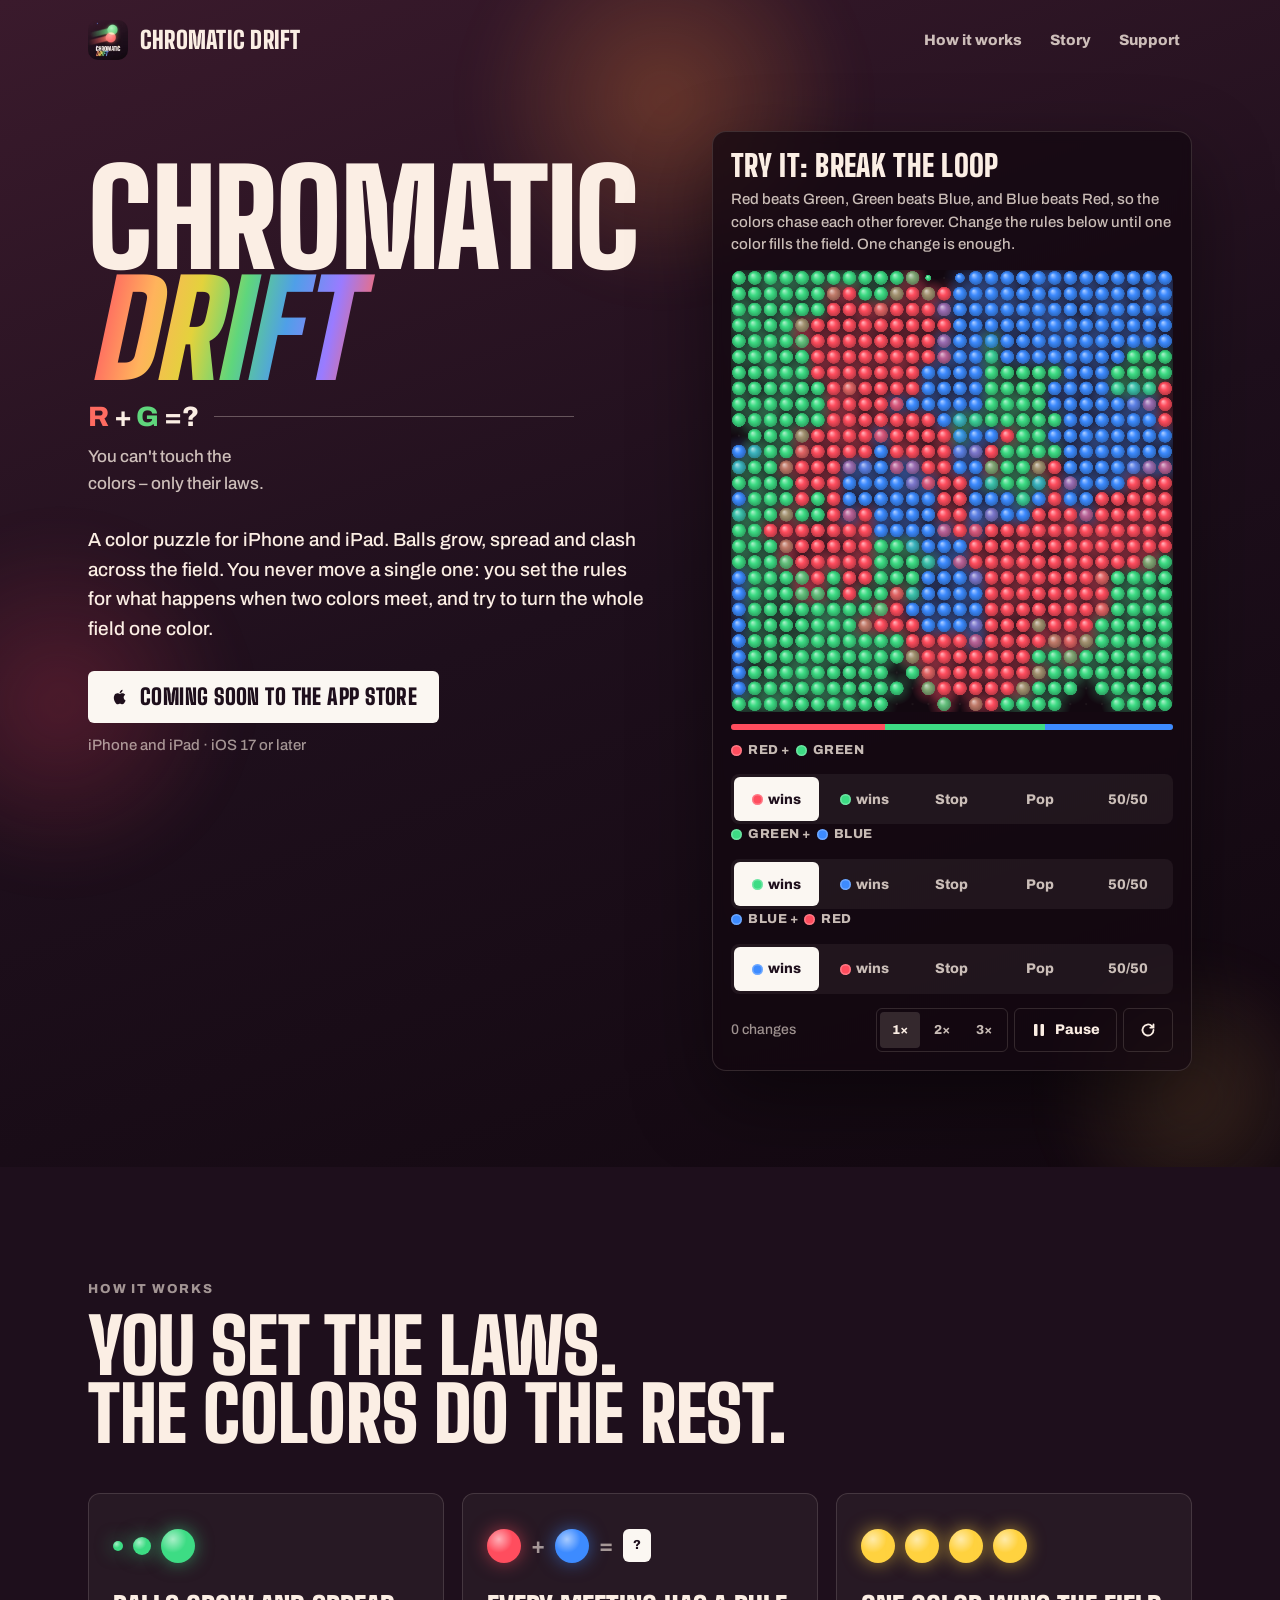
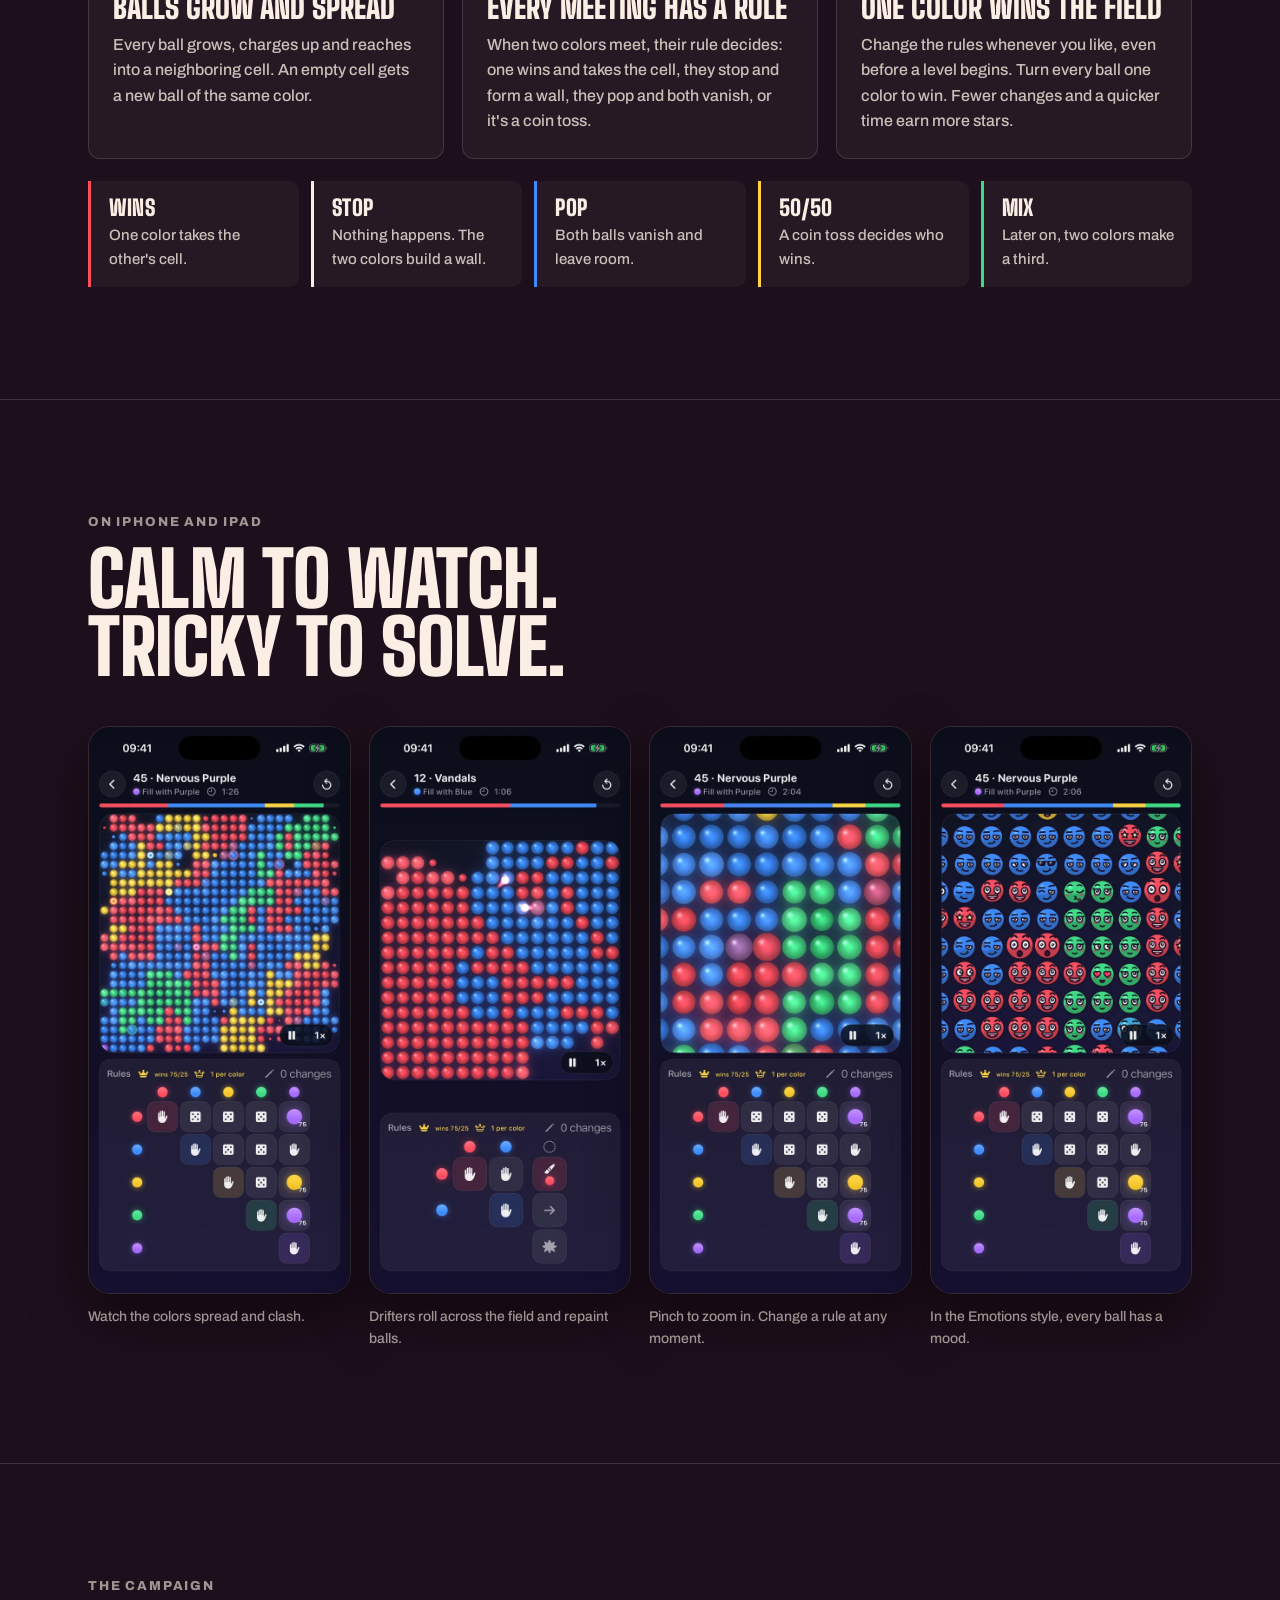
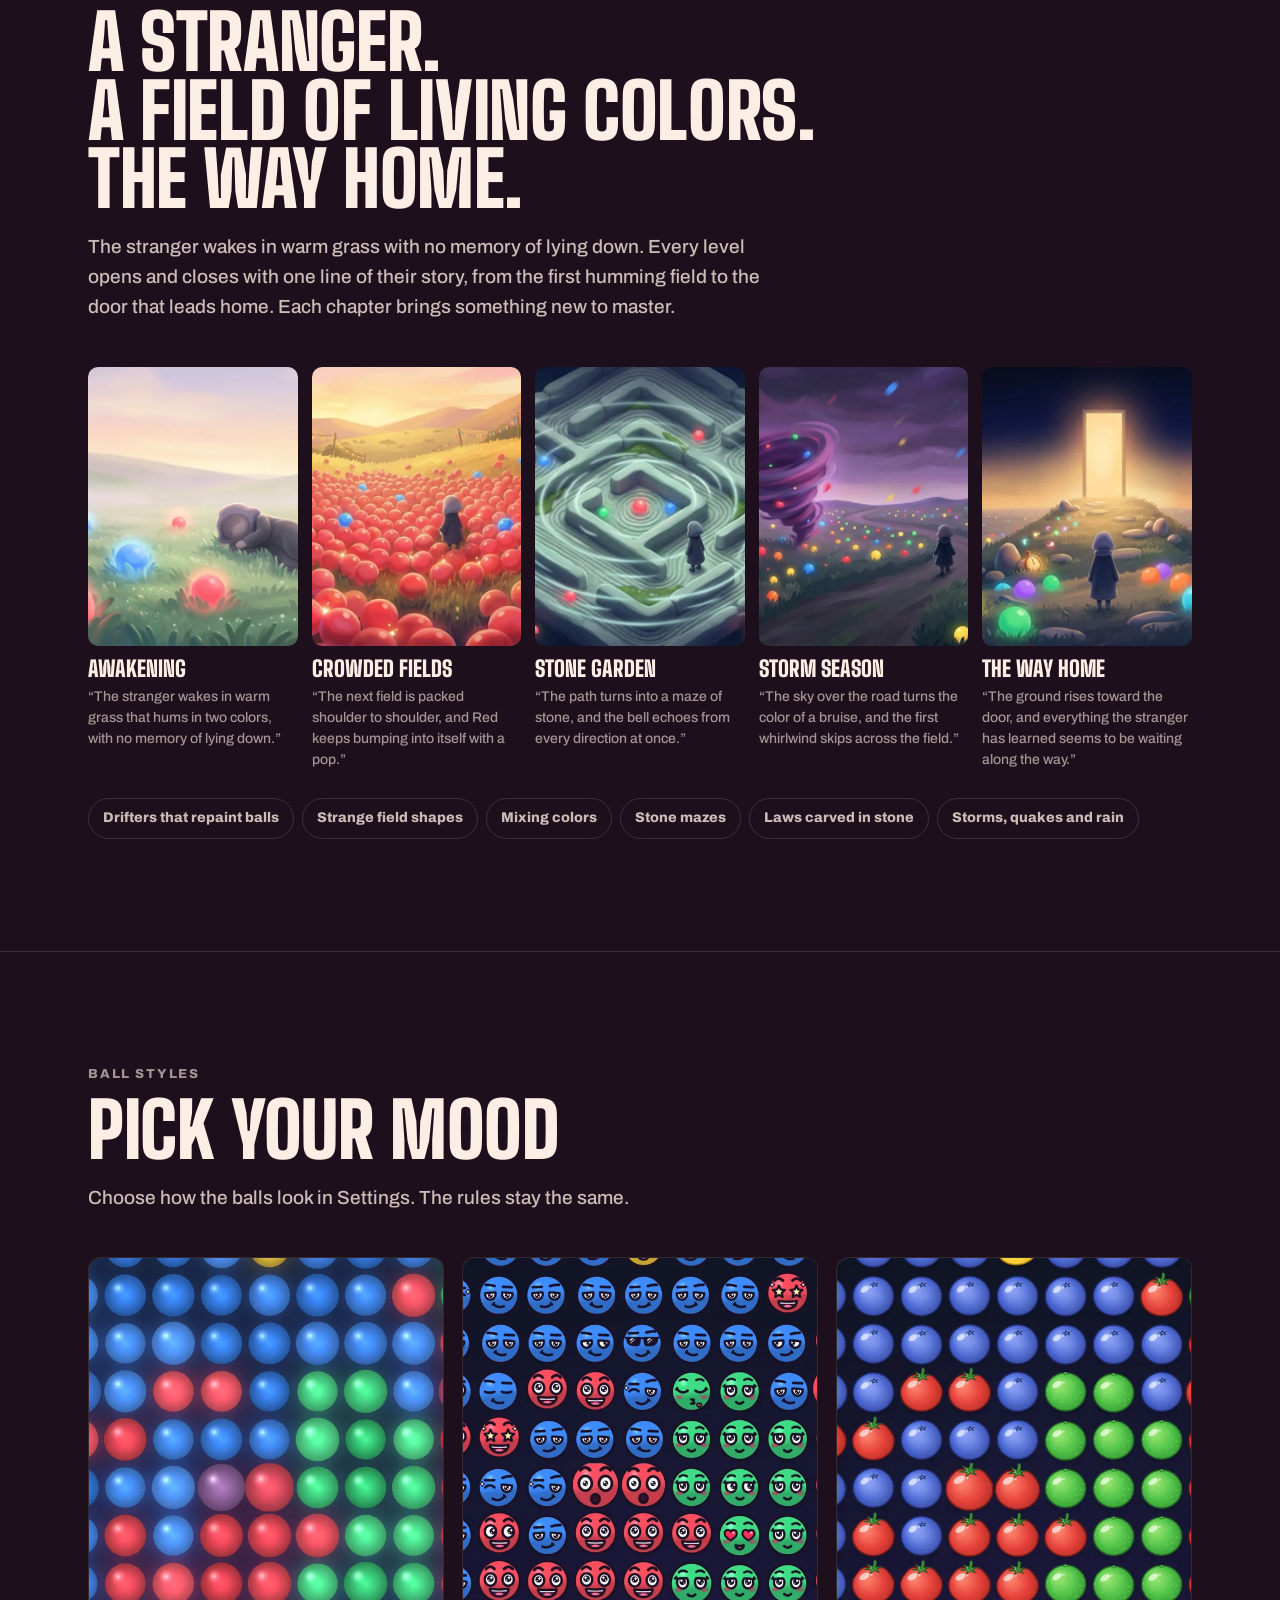
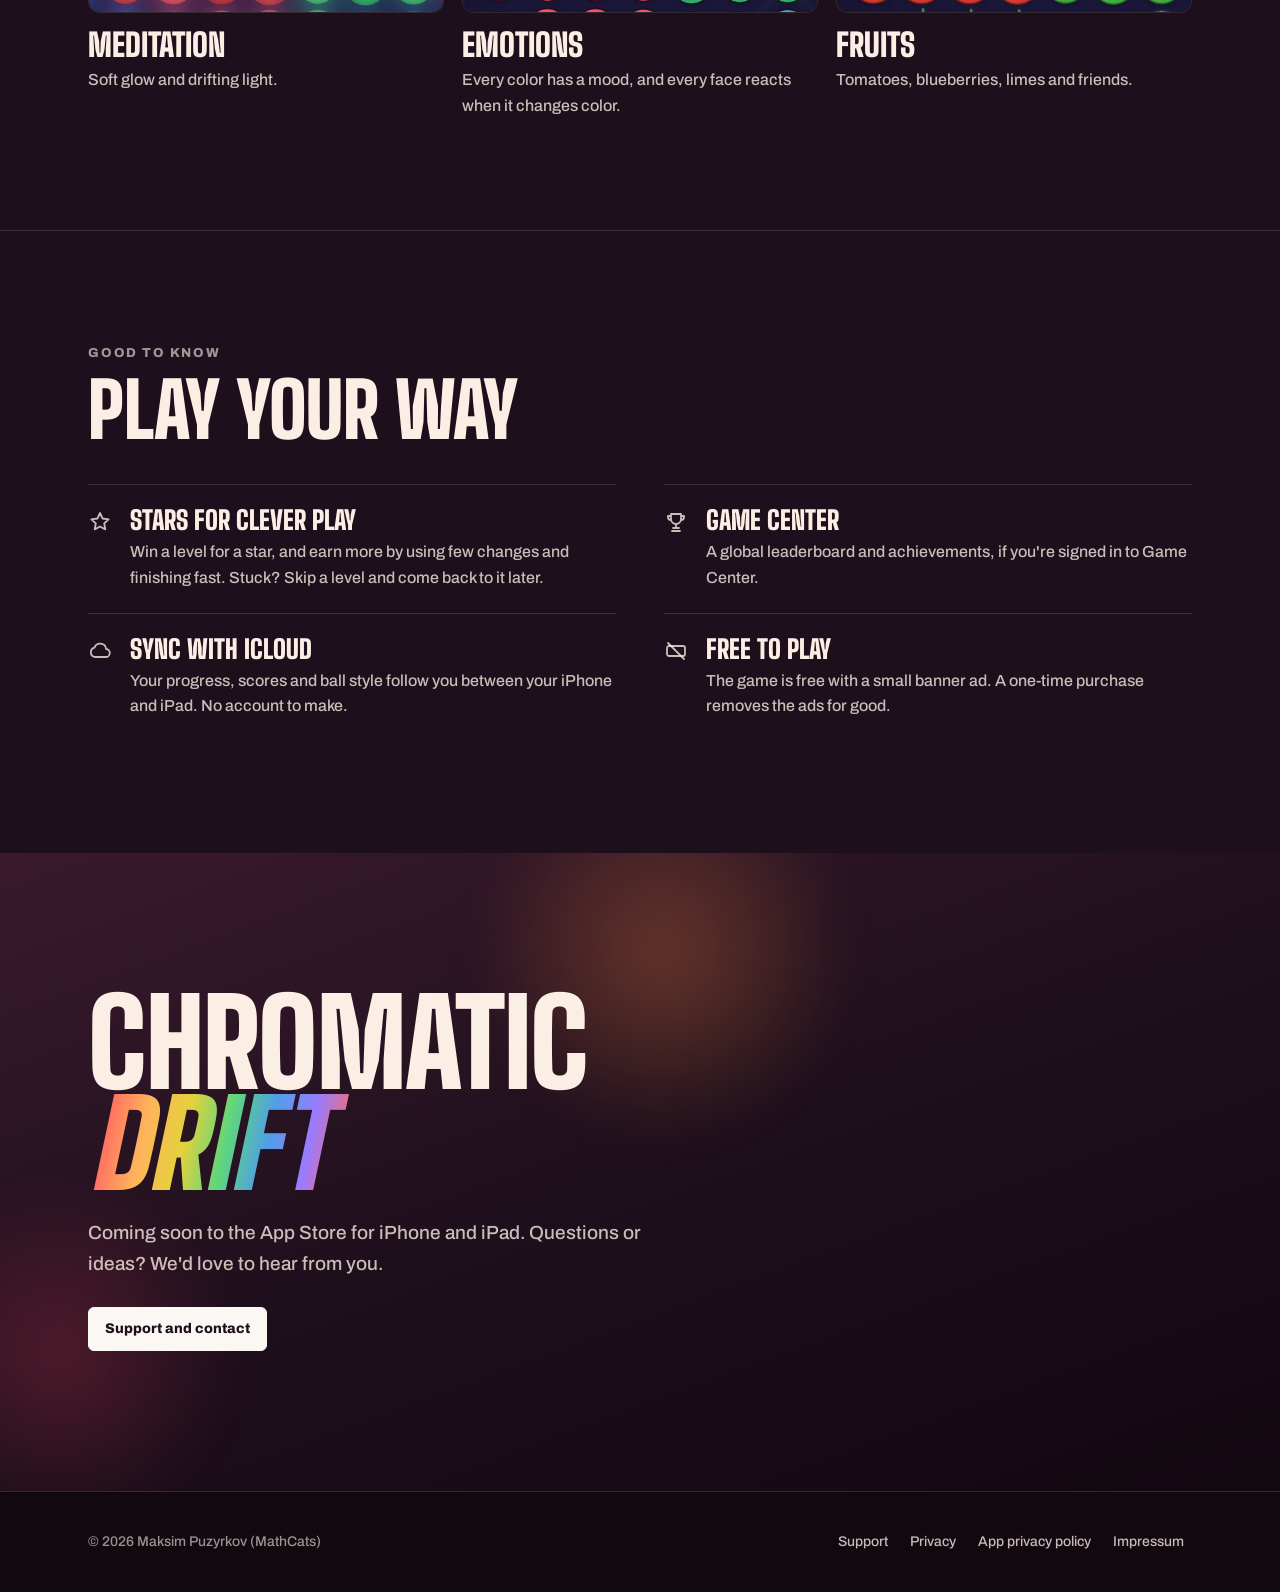
==== index.html @ 849044f4 "Chromatic Drift website: home with playable demo, support, privacy, Impressum Plain HTML/CSS for Git" ====
<!DOCTYPE html>
<html lang="en">
<head>
<!--
  ============================================================
   CHROMATIC DRIFT – HOME PAGE
  ============================================================
   HOW TO EDIT THE WORDS
   Every bit of text you may want to change is marked with a
   comment saying EDIT and a number. Search for  EDIT  to jump
   from one to the next.

   Safe to change: the words between  >  and  <  .
   Leave alone: the tags in angle brackets and the class="…" parts.
   Colours and layout live in assets/site.css. The playable demo
   is assets/demo.js (its words are at the top of that file).

   Nothing to build: save the file, commit and push, and the
   change is live in about a minute (GitHub Pages).
  ============================================================
-->
<meta charset="utf-8">
<meta name="viewport" content="width=device-width, initial-scale=1">
<!-- EDIT 1 – browser tab title and the search-result snippet -->
<title>Chromatic Drift – A puzzle of color rules</title>
<meta name="description" content="A color puzzle for iPhone and iPad. Balls grow, spread and clash, and you never touch one: you set the rules for what happens when colors meet, and turn the whole field one color.">
<meta name="color-scheme" content="dark">
<meta name="theme-color" content="#1E0F1C">
<link rel="canonical" href="https://mathcatsmathcats.github.io/ChromaticDrift/">
<!-- Link preview when the address is shared in a chat or on social media -->
<meta property="og:type" content="website">
<meta property="og:site_name" content="Chromatic Drift">
<meta property="og:title" content="Chromatic Drift – A puzzle of color rules">
<meta property="og:description" content="You can't touch the colors – only their laws. A color puzzle for iPhone and iPad.">
<meta property="og:url" content="https://mathcatsmathcats.github.io/ChromaticDrift/">
<meta property="og:image" content="https://mathcatsmathcats.github.io/ChromaticDrift/og-image.jpg">
<meta property="og:image:width" content="1200">
<meta property="og:image:height" content="630">
<meta property="og:image:alt" content="The words Chromatic Drift beside a field of glowing red, green and blue balls">
<meta property="og:locale" content="en_US">
<meta name="twitter:card" content="summary_large_image">
<!-- LINK EDIT – when the app is live, put its App Store number here and remove the comment marks,
     so Safari on iPhone and iPad shows an "Open / Get" bar at the top:
<meta name="apple-itunes-app" content="app-id=0000000000">
-->
<link rel="icon" type="image/png" href="favicon.png">
<link rel="apple-touch-icon" href="apple-touch-icon.png">
<link rel="preload" as="font" type="font/woff2" href="assets/fonts/BigShouldersDisplay-Black.woff2" crossorigin>
<link rel="preload" as="font" type="font/woff2" href="assets/fonts/Archivo-Medium.woff2" crossorigin>
<link rel="stylesheet" href="assets/site.css">
<script type="application/ld+json">
{
  "@context": "https://schema.org",
  "@type": "SoftwareApplication",
  "name": "Chromatic Drift",
  "description": "A color puzzle for iPhone and iPad. You never touch a ball: you set the rules for what happens when colors meet, and turn the whole field one color.",
  "operatingSystem": "iOS 17.0 or later",
  "applicationCategory": "GameApplication",
  "applicationSubCategory": "Puzzle",
  "inLanguage": "en",
  "url": "https://mathcatsmathcats.github.io/ChromaticDrift/",
  "image": "https://mathcatsmathcats.github.io/ChromaticDrift/og-image.jpg",
  "author": { "@type": "Person", "name": "Maksim Puzyrkov" }
}
</script>
</head>
<body>
<a class="skip" href="#main">Skip to content</a>

<header class="site-header">
    <div class="wrap">
      <a class="brand" href="./" aria-label="Chromatic Drift home">
        <img src="assets/img/icon-128.webp" width="40" height="40" alt="">
        <span>Chromatic Drift</span>
      </a>
      <nav class="nav" aria-label="Main">
        <a href="#how">How it works</a>
        <a class="nav-wide" href="#story">Story</a>
        <a href="support/">Support</a>
      </nav>
    </div>
  </header>

  <main id="main">
  <section class="hero atmos" aria-labelledby="hero-title">
    <i class="bloom b1"></i><i class="bloom b2"></i><i class="bloom b3"></i>
    <div class="wrap hero-grid">
      <div class="hero-copy">
        <h1 class="title" id="hero-title"><span>Chromatic</span> <span class="drift">Drift</span></h1>
        <p class="eq" aria-label="R plus G equals what?"><span aria-hidden="true"><b class="r">R</b><b>+</b><b class="g">G</b><b>=?</b></span><i aria-hidden="true"></i></p>
        <!-- EDIT 2 – the line under the title (the same as in the app) -->
        <p class="tagline">You can't touch the colors – only their laws.</p>
        <!-- EDIT 3 – the short pitch -->
        <p class="lead">A color puzzle for iPhone and iPad. Balls grow, spread and clash across the field. You never move a single one: you set the rules for what happens when two colors meet, and try to turn the whole field one color.</p>
        <!-- EDIT 4 – store status. When the app is live, replace the <span class="soon">…</span> line with:
             <a class="soon" href="https://apps.apple.com/app/idXXXXXXXXXX">Download on the App Store</a>
             (or the official Apple badge image) -->
        <div class="store-line">
          <span class="soon"><svg viewBox="0 0 24 24" fill="currentColor" aria-hidden="true"><path d="M16.37 12.6c-.02-2.2 1.8-3.26 1.88-3.31-1.03-1.5-2.62-1.7-3.18-1.73-1.35-.14-2.64.8-3.33.8-.69 0-1.74-.78-2.86-.76-1.47.02-2.83.86-3.59 2.17-1.53 2.66-.39 6.59 1.1 8.75.73 1.05 1.6 2.23 2.73 2.19 1.1-.04 1.51-.71 2.84-.71 1.32 0 1.7.71 2.86.69 1.18-.02 1.93-1.07 2.65-2.13.84-1.22 1.18-2.4 1.2-2.46-.03-.01-2.29-.88-2.3-3.5zM14.2 6.13c.6-.73 1.01-1.75.9-2.76-.87.04-1.92.58-2.54 1.31-.56.65-1.05 1.68-.92 2.67.97.08 1.96-.49 2.56-1.22z"/></svg>Coming soon to the App Store</span>
          <span class="store-meta">iPhone and iPad · iOS 17 or later</span>
        </div>
      </div>

      <!-- The playable demo. Its rules and words are in assets/demo.js. -->
      <section class="demo" id="demo" aria-labelledby="demo-title">
        <div class="demo-head">
          <!-- EDIT 5 – the demo's heading and instructions -->
          <h2 id="demo-title">Try it: break the loop</h2>
          <p>Red beats Green, Green beats Blue, and Blue beats Red, so the colors chase each other forever. Change the rules below until one color fills the field. One change is enough.</p>
        </div>
        <div class="board">
          <canvas role="img" aria-label="The field: red, green and blue balls spreading across a grid and taking cells from each other"></canvas>
          <div class="board-msg" hidden>
            <strong></strong>
            <p></p>
            <button class="btn btn-solid" type="button" data-act="restart">Play again</button>
          </div>
        </div>
        <div class="share" aria-hidden="true"><i class="c1"></i><i class="c2"></i><i class="c3"></i></div>
        <div class="rules">
          <fieldset class="rule" data-pair="1-2">
            <legend><span class="dot c1"></span>Red + <span class="dot c2"></span>Green</legend>
            <div class="seg">
              <label><input type="radio" name="r12" value="w1"><span class="dot c1"></span>wins<span class="sr-only"> (Red)</span></label>
              <label><input type="radio" name="r12" value="w2"><span class="dot c2"></span>wins<span class="sr-only"> (Green)</span></label>
              <label><input type="radio" name="r12" value="stop">Stop</label>
              <label><input type="radio" name="r12" value="pop">Pop</label>
              <label><input type="radio" name="r12" value="chance">50/50</label>
            </div>
          </fieldset>
          <fieldset class="rule" data-pair="2-3">
            <legend><span class="dot c2"></span>Green + <span class="dot c3"></span>Blue</legend>
            <div class="seg">
              <label><input type="radio" name="r23" value="w2"><span class="dot c2"></span>wins<span class="sr-only"> (Green)</span></label>
              <label><input type="radio" name="r23" value="w3"><span class="dot c3"></span>wins<span class="sr-only"> (Blue)</span></label>
              <label><input type="radio" name="r23" value="stop">Stop</label>
              <label><input type="radio" name="r23" value="pop">Pop</label>
              <label><input type="radio" name="r23" value="chance">50/50</label>
            </div>
          </fieldset>
          <fieldset class="rule" data-pair="1-3">
            <legend><span class="dot c3"></span>Blue + <span class="dot c1"></span>Red</legend>
            <div class="seg">
              <label><input type="radio" name="r13" value="w3"><span class="dot c3"></span>wins<span class="sr-only"> (Blue)</span></label>
              <label><input type="radio" name="r13" value="w1"><span class="dot c1"></span>wins<span class="sr-only"> (Red)</span></label>
              <label><input type="radio" name="r13" value="stop">Stop</label>
              <label><input type="radio" name="r13" value="pop">Pop</label>
              <label><input type="radio" name="r13" value="chance">50/50</label>
            </div>
          </fieldset>
        </div>
        <div class="demo-foot">
          <p class="demo-status">0 changes</p>
          <div class="demo-buttons">
            <div class="speed" role="group" aria-label="Speed">
              <button type="button" data-speed="1" aria-pressed="true">1×</button>
              <button type="button" data-speed="2" aria-pressed="false">2×</button>
              <button type="button" data-speed="3" aria-pressed="false">3×</button>
            </div>
            <button class="btn" type="button" data-act="pause" aria-pressed="false" aria-label="Pause or play">
              <svg class="i-pause" viewBox="0 0 16 16" fill="currentColor" aria-hidden="true"><rect x="3" y="2" width="3.5" height="12" rx="1"/><rect x="9.5" y="2" width="3.5" height="12" rx="1"/></svg>
              <svg class="i-play" viewBox="0 0 16 16" fill="currentColor" aria-hidden="true" style="display:none"><path d="M4 2.5v11a.8.8 0 0 0 1.2.7l9-5.5a.8.8 0 0 0 0-1.4l-9-5.5A.8.8 0 0 0 4 2.5z"/></svg>
              <span>Pause</span>
            </button>
            <button class="btn" type="button" data-act="restart" aria-label="New field">
              <svg viewBox="0 0 16 16" fill="none" stroke="currentColor" stroke-width="1.8" stroke-linecap="round" aria-hidden="true"><path d="M13.5 8A5.5 5.5 0 1 1 11.9 4.1M13.5 2.5v3.2h-3.2"/></svg>
            </button>
          </div>
        </div>
        <p class="demo-live sr-only" aria-live="polite"></p>
        <noscript><p class="demo-status">The demo needs JavaScript. Everything else on this page works without it.</p></noscript>
      </section>
    </div>
  </section>

  <section class="section" id="how" aria-labelledby="how-title">
    <div class="wrap">
      <p class="kicker">How it works</p>
      <!-- EDIT 6 – how it works -->
      <h2 class="h2" id="how-title">You set the laws.<br>The colors do the rest.</h2>
      <ol class="steps">
        <li>
          <div class="pic" aria-hidden="true"><span class="ball xs" style="--c: var(--green)"></span><span class="ball sm" style="--c: var(--green)"></span><span class="ball" style="--c: var(--green)"></span></div>
          <h3>Balls grow and spread</h3>
          <p>Every ball grows, charges up and reaches into a neighboring cell. An empty cell gets a new ball of the same color.</p>
        </li>
        <li>
          <div class="pic" aria-hidden="true"><span class="ball" style="--c: var(--red)"></span><span class="op">+</span><span class="ball" style="--c: var(--blue)"></span><span class="op">=</span><span class="rule-chip">?</span></div>
          <h3>Every meeting has a rule</h3>
          <p>When two colors meet, their rule decides: one wins and takes the cell, they stop and form a wall, they pop and both vanish, or it's a coin toss.</p>
        </li>
        <li>
          <div class="pic" aria-hidden="true"><span class="ball" style="--c: var(--yellow)"></span><span class="ball" style="--c: var(--yellow)"></span><span class="ball" style="--c: var(--yellow)"></span><span class="ball" style="--c: var(--yellow)"></span></div>
          <h3>One color wins the field</h3>
          <p>Change the rules whenever you like, even before a level begins. Turn every ball one color to win. Fewer changes and a quicker time earn more stars.</p>
        </li>
      </ol>
      <ul class="outcomes" aria-label="The rules you can set">
        <li style="--c: var(--red)"><strong>Wins</strong>One color takes the other's cell.</li>
        <li style="--c: var(--ink)"><strong>Stop</strong>Nothing happens. The two colors build a wall.</li>
        <li style="--c: var(--blue)"><strong>Pop</strong>Both balls vanish and leave room.</li>
        <li style="--c: var(--yellow)"><strong>50/50</strong>A coin toss decides who wins.</li>
        <li style="--c: var(--green)"><strong>Mix</strong>Later on, two colors make a third.</li>
      </ul>
    </div>
  </section>

  <section class="section" id="look" aria-labelledby="look-title">
    <div class="wrap">
      <p class="kicker">On iPhone and iPad</p>
      <!-- EDIT 7 – screenshots and their captions -->
      <h2 class="h2" id="look-title">Calm to watch.<br>Tricky to solve.</h2>
      <ul class="shots">
        <li><figure><img src="assets/img/shot-field.webp" width="600" height="1304" loading="lazy" alt="A large field of red, blue, yellow, green and purple balls, with the rule for every pair of colors in a grid below"><figcaption>Watch the colors spread and clash.</figcaption></figure></li>
        <li><figure><img src="assets/img/shot-drifters.webp" width="600" height="1304" loading="lazy" alt="Red and blue balls fighting over a field while a small drifter rolls across it"><figcaption>Drifters roll across the field and repaint balls.</figcaption></figure></li>
        <li><figure><img src="assets/img/shot-zoom.webp" width="600" height="1304" loading="lazy" alt="A close-up of glowing balls with the rules grid below, ready to change"><figcaption>Pinch to zoom in. Change a rule at any moment.</figcaption></figure></li>
        <li><figure><img src="assets/img/shot-emotions.webp" width="600" height="1304" loading="lazy" alt="A close-up of balls with cartoon faces: calm blues, alarmed reds, love-struck greens"><figcaption>In the Emotions style, every ball has a mood.</figcaption></figure></li>
      </ul>
    </div>
  </section>

  <section class="section" id="story" aria-labelledby="story-title">
    <div class="wrap">
      <p class="kicker">The campaign</p>
      <!-- EDIT 8 – the story section. The quotes are the levels' own story lines. -->
      <h2 class="h2" id="story-title">A stranger.<br>A field of living colors.<br>The way home.</h2>
      <p class="intro">The stranger wakes in warm grass with no memory of lying down. Every level opens and closes with one line of their story, from the first humming field to the door that leads home. Each chapter brings something new to master.</p>
      <ul class="story">
        <li><figure><img src="assets/img/story-awakening.webp" width="480" height="640" loading="lazy" alt="The stranger lies in a misty meadow scattered with glowing red and blue balls"><figcaption><span class="ch">Awakening</span><q>The stranger wakes in warm grass that hums in two colors, with no memory of lying down.</q></figcaption></figure></li>
        <li><figure><img src="assets/img/story-crowded.webp" width="480" height="640" loading="lazy" alt="A sunset field packed with red balls under strings of lights"><figcaption><span class="ch">Crowded Fields</span><q>The next field is packed shoulder to shoulder, and Red keeps bumping into itself with a pop.</q></figcaption></figure></li>
        <li><figure><img src="assets/img/story-stone.webp" width="480" height="640" loading="lazy" alt="A maze of stone walls with colored balls glowing along its paths"><figcaption><span class="ch">Stone Garden</span><q>The path turns into a maze of stone, and the bell echoes from every direction at once.</q></figcaption></figure></li>
        <li><figure><img src="assets/img/story-storm.webp" width="480" height="640" loading="lazy" alt="A purple whirlwind crosses a night field of colored balls while the stranger watches"><figcaption><span class="ch">Storm Season</span><q>The sky over the road turns the color of a bruise, and the first whirlwind skips across the field.</q></figcaption></figure></li>
        <li><figure><img src="assets/img/story-home.webp" width="480" height="640" loading="lazy" alt="A path of glowing balls leads up to a bright open door"><figcaption><span class="ch">The Way Home</span><q>The ground rises toward the door, and everything the stranger has learned seems to be waiting along the way.</q></figcaption></figure></li>
      </ul>
      <ul class="chips" aria-label="What the chapters bring">
        <li>Drifters that repaint balls</li>
        <li>Strange field shapes</li>
        <li>Mixing colors</li>
        <li>Stone mazes</li>
        <li>Laws carved in stone</li>
        <li>Storms, quakes and rain</li>
      </ul>
    </div>
  </section>

  <section class="section" id="styles" aria-labelledby="styles-title">
    <div class="wrap">
      <p class="kicker">Ball styles</p>
      <!-- EDIT 9 – ball styles -->
      <h2 class="h2" id="styles-title">Pick your mood</h2>
      <p class="intro">Choose how the balls look in Settings. The rules stay the same.</p>
      <ul class="styles">
        <li><figure><img src="assets/img/style-meditation.webp" width="600" height="600" loading="lazy" alt="Softly glowing colored balls with drifting light particles"><figcaption><h3>Meditation</h3><p>Soft glow and drifting light.</p></figcaption></figure></li>
        <li><figure><img src="assets/img/style-emotions.webp" width="600" height="600" loading="lazy" alt="Colored balls with cartoon faces showing different moods"><figcaption><h3>Emotions</h3><p>Every color has a mood, and every face reacts when it changes color.</p></figcaption></figure></li>
        <li><figure><img src="assets/img/style-fruits.webp" width="600" height="600" loading="lazy" alt="Round cartoon tomatoes, blueberries and limes in place of balls"><figcaption><h3>Fruits</h3><p>Tomatoes, blueberries, limes and friends.</p></figcaption></figure></li>
      </ul>
    </div>
  </section>

  <section class="section" id="more" aria-labelledby="more-title">
    <div class="wrap">
      <p class="kicker">Good to know</p>
      <!-- EDIT 10 – the feature list -->
      <h2 class="h2" id="more-title">Play your way</h2>
      <ul class="features">
        <li>
          <svg viewBox="0 0 24 24" fill="none" stroke="currentColor" stroke-width="1.8" stroke-linejoin="round" aria-hidden="true"><path d="M12 3l2.6 5.5 6 .8-4.4 4.1 1.1 6-5.3-2.9-5.3 2.9 1.1-6L3.4 9.3l6-.8z"/></svg>
          <div><h3>Stars for clever play</h3><p>Win a level for a star, and earn more by using few changes and finishing fast. Stuck? Skip a level and come back to it later.</p></div>
        </li>
        <li>
          <svg viewBox="0 0 24 24" fill="none" stroke="currentColor" stroke-width="1.8" stroke-linecap="round" stroke-linejoin="round" aria-hidden="true"><path d="M7 4h10v5a5 5 0 0 1-10 0zM7 6H4v1a3 3 0 0 0 3 3M17 6h3v1a3 3 0 0 1-3 3M12 14v4M8 21h8M9 18h6"/></svg>
          <div><h3>Game Center</h3><p>A global leaderboard and achievements, if you're signed in to Game Center.</p></div>
        </li>
        <li>
          <svg viewBox="0 0 24 24" fill="none" stroke="currentColor" stroke-width="1.8" stroke-linejoin="round" aria-hidden="true"><path d="M7 18h10.5a4 4 0 0 0 .6-8 6 6 0 0 0-11.6-1.4A4.8 4.8 0 0 0 7 18z"/></svg>
          <div><h3>Sync with iCloud</h3><p>Your progress, scores and ball style follow you between your iPhone and iPad. No account to make.</p></div>
        </li>
        <li>
          <svg viewBox="0 0 24 24" fill="none" stroke="currentColor" stroke-width="1.8" stroke-linecap="round" stroke-linejoin="round" aria-hidden="true"><rect x="3" y="7" width="18" height="10" rx="2"/><path d="M4 4l16 16"/></svg>
          <div><h3>Free to play</h3><p>The game is free with a small banner ad. A one-time purchase removes the ads for good.</p></div>
        </li>
      </ul>
    </div>
  </section>

  <section class="atmos finale" aria-labelledby="finale-title">
    <i class="bloom b1"></i><i class="bloom b2"></i>
    <div class="wrap">
      <h2 class="title" id="finale-title"><span>Chromatic</span> <span class="drift">Drift</span></h2>
      <!-- EDIT 11 – closing text. When the app is live, add the App Store link here too. -->
      <p>Coming soon to the App Store for iPhone and iPad. Questions or ideas? We'd love to hear from you.</p>
      <div class="store-line">
        <a class="btn btn-solid" href="support/">Support and contact</a>
      </div>
    </div>
  </section>
  </main>

<footer class="site-footer">
  <div class="wrap">
    <!-- EDIT 12 – footer -->
    <p>© 2026 Maksim Puzyrkov (MathCats)</p>
    <nav aria-label="Footer">
      <a href="support/">Support</a>
      <a href="privacy/">Privacy</a>
      <a href="https://mathcatsmathcats.github.io/ChromaticDrift-privacy/privacy-policy.html">App privacy policy</a>
      <a href="impressum/" lang="de">Impressum</a>
    </nav>
  </div>
</footer>

<script src="assets/demo.js" defer></script>
</body>
</html>
---- assets/site.css ----
/* Chromatic Drift – website styles
   Colours, type and motion follow the app's title screen (design handoff 2b).
   Change a colour once here in :root and it changes everywhere. */

@font-face { font-family: "Big Shoulders Display"; font-weight: 900; font-display: swap;
  src: url("fonts/BigShouldersDisplay-Black.woff2") format("woff2"); }
@font-face { font-family: "Big Shoulders Display"; font-weight: 800; font-display: swap;
  src: url("fonts/BigShouldersDisplay-ExtraBold.woff2") format("woff2"); }
@font-face { font-family: "Archivo"; font-weight: 500; font-display: swap;
  src: url("fonts/Archivo-Medium.woff2") format("woff2"); }
@font-face { font-family: "Archivo"; font-weight: 800; font-display: swap;
  src: url("fonts/Archivo-ExtraBold.woff2") format("woff2"); }

:root {
  color-scheme: dark;
  --ink: #FBEEE4;
  --ink-2: rgba(251, 238, 228, .78);
  --ink-3: rgba(251, 238, 228, .6);
  --line: rgba(251, 238, 228, .14);
  --card: rgba(251, 238, 228, .045);
  --paper: #FBF7F2;
  --plum-hi: #3A1A2C;
  --plum: #1E0F1C;
  --plum-deep: #120810;
  /* game colours (the app's palette) */
  --red: #FF4D5E;
  --green: #3DDC84;
  --blue: #3D8BFF;
  --yellow: #FFD23F;
  /* the title's equation colours */
  --eq-red: #FF6B61;
  --eq-green: #5FD67C;
  --display: "Big Shoulders Display", "Arial Narrow", "Helvetica Neue", sans-serif;
  --text: "Archivo", -apple-system, BlinkMacSystemFont, "Segoe UI", Roboto, sans-serif;
  --side: clamp(16px, 4vw, 28px);
}

* { box-sizing: border-box; }
html { -webkit-text-size-adjust: 100%; scroll-behavior: smooth; }
body {
  margin: 0;
  background: var(--plum);
  color: var(--ink);
  font: 500 17px/1.6 var(--text);
  -webkit-font-smoothing: antialiased;
  overflow-x: hidden;
}
img { max-width: 100%; height: auto; display: block; }
a { color: var(--ink); text-decoration-thickness: 1px; text-underline-offset: 3px; }
a:hover { color: #fff; }
p { margin: 0 0 1em; }
h1, h2, h3 { margin: 0; line-height: 1; }
:focus-visible { outline: 3px solid var(--yellow); outline-offset: 3px; border-radius: 4px; }
.wrap { width: 100%; max-width: 1160px; margin: 0 auto; padding: 0 var(--side); }
.sr-only { position: absolute; width: 1px; height: 1px; padding: 0; margin: -1px; overflow: hidden; clip: rect(0 0 0 0); white-space: nowrap; border: 0; }
.skip { position: absolute; left: 12px; top: -60px; z-index: 50; padding: 10px 16px; background: var(--paper); color: var(--plum); border-radius: 6px; font-weight: 800; }
.skip:focus { top: 12px; }

/* ---------- header ---------- */
.site-header { position: absolute; top: 0; left: 0; right: 0; z-index: 5; }
.site-header .wrap { display: flex; align-items: center; justify-content: space-between; gap: 16px; padding-top: 18px; padding-bottom: 18px; }
.brand { display: inline-flex; align-items: center; gap: 12px; text-decoration: none; min-height: 44px; }
.brand img { width: 40px; height: 40px; border-radius: 10px; }
.brand span { font: 900 24px/1 var(--display); text-transform: uppercase; letter-spacing: .01em; }
.nav { display: flex; gap: 4px; flex-wrap: wrap; justify-content: flex-end; }
.nav a { display: inline-flex; align-items: center; min-height: 44px; padding: 0 12px; text-decoration: none; font-weight: 800; font-size: 15px; color: var(--ink-2); border-radius: 6px; }
.nav a:hover, .nav a[aria-current="page"] { color: var(--ink); background: var(--card); }
@media (max-width: 560px) {
  .brand span { display: none; }
  .nav a { padding: 0 9px; font-size: 14px; }
  .nav .nav-wide { display: none; }
}

/* ---------- atmosphere: base gradient + three drifting light blooms ---------- */
.atmos { position: relative; isolation: isolate; background: linear-gradient(160deg, var(--plum-hi) 0%, var(--plum) 50%, var(--plum-deep) 100%); overflow: hidden; }
.atmos > .bloom { position: absolute; z-index: -1; border-radius: 50%; filter: blur(20px); pointer-events: none; animation: bloom 16s ease-in-out infinite alternate; }
.bloom.b1 { width: 560px; height: 560px; left: 30%; top: -180px; background: radial-gradient(closest-side, rgba(255, 140, 60, .28), transparent 68%); }
.bloom.b2 { width: 520px; height: 520px; left: -200px; top: 38%; background: radial-gradient(closest-side, rgba(220, 60, 90, .25), transparent 68%); animation-duration: 21s; animation-delay: -3s; }
.bloom.b3 { width: 420px; height: 420px; right: -120px; bottom: -140px; background: radial-gradient(closest-side, rgba(255, 190, 90, .15), transparent 68%); animation-duration: 26s; animation-delay: -6s; }
@keyframes bloom {
  0% { transform: translate(0, 0) scale(1); }
  50% { transform: translate(30px, -24px) scale(1.15); }
  100% { transform: translate(-20px, 20px) scale(.92); }
}

/* ---------- poster title ---------- */
.title { font: 900 clamp(64px, 11vw, 132px)/.84 var(--display); letter-spacing: -.01em; text-transform: uppercase; }
.title span { display: block; }
.drift {
  display: inline-block !important;
  padding-right: .12em;
  transform: skewX(-12deg);
  transform-origin: bottom left;
  background: linear-gradient(90deg, #FF6B61, #FFB35C, #E3D23C, #5FD67C, #4F9FE8, #9A7BFF, #FF6B61, #FFB35C, #E3D23C, #5FD67C, #4F9FE8, #9A7BFF, #FF6B61);
  background-size: 200% 100%;
  -webkit-background-clip: text;
  background-clip: text;
  color: transparent;
  animation: drift-fill 7s linear infinite;
}
@keyframes drift-fill { from { background-position: 100% 0; } to { background-position: 0 0; } }
.eq { display: flex; align-items: center; gap: 14px; margin: 18px 0 0; font: 800 28px/1 var(--text); letter-spacing: .5px; }
.eq b { font-weight: 800; }
.eq .r { color: var(--eq-red); }
.eq .g { color: var(--eq-green); }
.eq span { display: inline-flex; gap: 4px; }
.eq i { flex: 1; height: 1px; background: rgba(251, 238, 228, .3); max-width: 360px; }
.tagline { margin: 12px 0 0; max-width: 17em; font-size: 17px; color: var(--ink-2); text-wrap: balance; }

/* ---------- hero ---------- */
.hero { padding-top: 80px; padding-bottom: clamp(48px, 8vw, 96px); }
.hero-grid { display: grid; grid-template-columns: minmax(0, 1fr) minmax(0, 480px); gap: clamp(28px, 5vw, 64px); align-items: start; padding-top: clamp(16px, 4vw, 56px); }
.hero-copy { padding-top: clamp(0px, 3vw, 32px); }
.lead { margin: 28px 0 0; max-width: 31em; font-size: 19px; line-height: 1.55; color: var(--ink); }
.store-line { display: flex; flex-wrap: wrap; align-items: center; gap: 10px 16px; margin: 28px 0 0; }
.soon { display: inline-flex; align-items: center; gap: 10px; min-height: 52px; padding: 0 clamp(16px, 4vw, 22px); background: var(--paper); color: var(--plum); border-radius: 6px; font: 900 clamp(18px, 5vw, 22px)/1 var(--display); letter-spacing: .02em; text-transform: uppercase; text-decoration: none; }
.soon svg { width: 20px; height: 20px; flex: none; }
a.soon:hover { color: var(--plum); filter: brightness(.95); }
.store-meta { font-size: 15px; color: var(--ink-3); }
@media (max-width: 900px) {
  .hero-grid { grid-template-columns: minmax(0, 1fr); }
  .hero-grid .demo { max-width: 520px; width: 100%; }
}

/* ---------- the playable demo ---------- */
.demo { background: rgba(18, 8, 16, .72); border: 1px solid var(--line); border-radius: 14px; padding: 18px; box-shadow: 0 30px 80px rgba(0, 0, 0, .45); backdrop-filter: blur(6px); -webkit-backdrop-filter: blur(6px); }
.demo-head h2 { font: 900 30px/1 var(--display); text-transform: uppercase; letter-spacing: .01em; }
.demo-head p { margin: 8px 0 14px; font-size: 15px; line-height: 1.5; color: var(--ink-2); }
.board { position: relative; aspect-ratio: 1; border-radius: 10px; overflow: hidden; background: var(--plum-deep); }
.board canvas { display: block; width: 100%; height: 100%; }
.board-msg { position: absolute; inset: 0; display: flex; flex-direction: column; align-items: center; justify-content: center; gap: 14px; padding: 20px; text-align: center; background: rgba(18, 8, 16, .66); backdrop-filter: blur(3px); -webkit-backdrop-filter: blur(3px); }
.board-msg[hidden] { display: none; }
.board-msg strong { font: 900 44px/.95 var(--display); text-transform: uppercase; }
.board-msg p { margin: 0; max-width: 22em; font-size: 16px; color: var(--ink); }
.share { display: flex; height: 6px; margin: 12px 0 4px; border-radius: 3px; overflow: hidden; background: var(--line); }
.share i { display: block; height: 100%; transition: flex-grow .3s linear; }
.share .c1 { background: var(--red); }
.share .c2 { background: var(--green); }
.share .c3 { background: var(--blue); }
.rules { margin-top: 10px; }
.rule { margin: 0; padding: 8px 0 0; border: 0; min-width: 0; }
.rule legend { display: flex; align-items: center; gap: 6px; padding: 0; font-size: 13px; font-weight: 800; letter-spacing: .04em; text-transform: uppercase; color: var(--ink-2); }
.seg { display: grid; grid-template-columns: repeat(5, minmax(0, 1fr)); gap: 3px; margin-top: 6px; padding: 3px; background: rgba(251, 238, 228, .06); border-radius: 8px; }
.seg label { position: relative; display: flex; align-items: center; justify-content: center; gap: 5px; min-height: 44px; padding: 0 4px; border-radius: 6px; font-size: 14px; font-weight: 800; color: var(--ink-2); cursor: pointer; text-align: center; line-height: 1.1; user-select: none; -webkit-user-select: none; }
.seg label:hover { background: rgba(251, 238, 228, .07); color: var(--ink); }
.seg input { position: absolute; opacity: 0; inset: 0; margin: 0; cursor: pointer; }
.seg label:has(input:checked) { background: var(--paper); color: var(--plum); }
.seg label:has(input:focus-visible) { outline: 3px solid var(--yellow); outline-offset: 1px; }
.dot { display: inline-block; width: 11px; height: 11px; border-radius: 50%; flex: none; box-shadow: 0 0 0 1.5px rgba(255, 255, 255, .25) inset; }
.dot.c1 { background: var(--red); }
.dot.c2 { background: var(--green); }
.dot.c3 { background: var(--blue); }
.demo-foot { display: flex; align-items: center; justify-content: space-between; gap: 10px; margin-top: 14px; flex-wrap: wrap; }
.demo-status { margin: 0; font-size: 14px; color: var(--ink-3); }
.demo-buttons { display: flex; gap: 6px; }
.btn { display: inline-flex; align-items: center; justify-content: center; gap: 8px; min-height: 44px; padding: 0 16px; border: 1px solid var(--line); border-radius: 6px; background: transparent; color: var(--ink); font: 800 14px/1 var(--text); text-decoration: none; cursor: pointer; }
.btn:hover { background: var(--card); }
.btn-solid { background: var(--paper); color: var(--plum); border-color: var(--paper); }
.btn-solid:hover { background: #fff; color: var(--plum); }
.btn svg { width: 16px; height: 16px; }
.speed { display: inline-flex; padding: 3px; gap: 2px; border: 1px solid var(--line); border-radius: 6px; }
.speed button { min-width: 40px; min-height: 36px; border: 0; border-radius: 4px; background: transparent; color: var(--ink-2); font: 800 13px/1 var(--text); cursor: pointer; }
.speed button[aria-pressed="true"] { background: rgba(251, 238, 228, .14); color: var(--ink); }
@media (max-width: 420px) {
  .hero-grid .demo { width: auto; padding: 14px; margin: 0 calc(10px - var(--side)); border-radius: 12px; }
  .seg label { font-size: 13px; gap: 3px; padding: 0 2px; }
  .seg .dot { width: 9px; height: 9px; }
}

/* ---------- sections ---------- */
.section { padding: clamp(56px, 9vw, 112px) 0; }
.section + .section { border-top: 1px solid var(--line); }
.kicker { margin: 0 0 12px; font-size: 13px; font-weight: 800; letter-spacing: .14em; text-transform: uppercase; color: var(--ink-3); }
.h2 { font: 900 clamp(44px, 7vw, 76px)/.9 var(--display); text-transform: uppercase; letter-spacing: -.005em; }
.intro { max-width: 36em; margin: 18px 0 0; font-size: 19px; color: var(--ink-2); }
.steps { display: grid; grid-template-columns: repeat(3, minmax(0, 1fr)); gap: 18px; margin: 44px 0 0; padding: 0; list-style: none; counter-reset: step; }
.steps li { position: relative; padding: 24px; background: var(--card); border: 1px solid var(--line); border-radius: 12px; }
.steps h3 { margin: 18px 0 10px; font: 900 30px/1 var(--display); text-transform: uppercase; }
.steps p { margin: 0; font-size: 16px; color: var(--ink-2); }
.pic { display: flex; align-items: center; gap: 10px; height: 56px; }
.ball { width: 34px; height: 34px; border-radius: 50%; flex: none; background: radial-gradient(circle at 35% 30%, rgba(255, 255, 255, .55), transparent 42%), var(--c, var(--red)); box-shadow: 0 0 18px color-mix(in srgb, var(--c, var(--red)) 55%, transparent); }
.ball.sm { width: 18px; height: 18px; }
.ball.xs { width: 10px; height: 10px; }
.pic .op { font: 800 22px/1 var(--text); color: var(--ink-3); }
.pic .rule-chip { padding: 6px 10px; border-radius: 6px; background: var(--paper); color: var(--plum); font-size: 13px; font-weight: 800; }
@media (max-width: 860px) { .steps { grid-template-columns: minmax(0, 1fr); } }

/* outcomes list */
.outcomes { display: grid; grid-template-columns: repeat(auto-fit, minmax(210px, 1fr)); gap: 12px; margin: 22px 0 0; padding: 0; list-style: none; }
.outcomes li { padding: 16px 18px; border-left: 3px solid var(--c, var(--line)); background: var(--card); border-radius: 0 10px 10px 0; font-size: 15px; color: var(--ink-2); }
.outcomes strong { display: block; margin-bottom: 4px; font: 900 22px/1 var(--display); text-transform: uppercase; color: var(--ink); letter-spacing: .01em; }

/* phone screenshots */
.shots { display: grid; grid-template-columns: repeat(4, minmax(0, 1fr)); gap: 18px; margin: 44px 0 0; padding: 0; list-style: none; }
.shots figure { margin: 0; }
.shots img { width: 100%; border-radius: 22px; border: 1px solid var(--line); box-shadow: 0 24px 60px rgba(0, 0, 0, .45); background: var(--plum-deep); }
.shots figcaption { margin-top: 12px; font-size: 14px; color: var(--ink-3); }
@media (max-width: 860px) {
  .shots { display: flex; overflow-x: auto; scroll-snap-type: x mandatory; gap: 14px; padding-bottom: 12px; margin-right: calc(-1 * var(--side)); padding-right: var(--side); }
  .shots li { flex: 0 0 62%; scroll-snap-align: start; }
}

/* story strip */
.story { display: grid; grid-template-columns: repeat(5, minmax(0, 1fr)); gap: 14px; margin: 44px 0 0; padding: 0; list-style: none; }
.story figure { margin: 0; }
.story img { width: 100%; aspect-ratio: 3 / 4; object-fit: cover; border-radius: 10px; background: var(--plum-deep); }
.story figcaption { margin-top: 12px; }
.story .ch { display: block; font: 900 22px/1 var(--display); text-transform: uppercase; }
.story q { display: block; margin-top: 6px; font-size: 14px; line-height: 1.5; color: var(--ink-3); quotes: "“" "”"; }
.story-wide { margin: 40px 0 0; border-radius: 14px; overflow: hidden; }
@media (max-width: 960px) {
  .story { display: flex; overflow-x: auto; scroll-snap-type: x mandatory; padding-bottom: 12px; margin-right: calc(-1 * var(--side)); padding-right: var(--side); }
  .story li { flex: 0 0 min(64%, 260px); scroll-snap-align: start; }
}
.chips { display: flex; flex-wrap: wrap; gap: 8px; margin: 28px 0 0; padding: 0; list-style: none; }
.chips li { padding: 8px 14px; border: 1px solid var(--line); border-radius: 999px; font-size: 14px; font-weight: 800; color: var(--ink-2); }

/* ball styles */
.styles { display: grid; grid-template-columns: repeat(3, minmax(0, 1fr)); gap: 18px; margin: 44px 0 0; padding: 0; list-style: none; }
.styles figure { margin: 0; }
.styles img { width: 100%; aspect-ratio: 1; object-fit: cover; border-radius: 12px; border: 1px solid var(--line); background: var(--plum-deep); }
.styles h3 { margin: 16px 0 6px; font: 900 32px/1 var(--display); text-transform: uppercase; }
.styles p { margin: 0; font-size: 16px; color: var(--ink-2); }
@media (max-width: 760px) { .styles { grid-template-columns: minmax(0, 1fr); } .styles li { max-width: 440px; } }

/* feature list */
.features { display: grid; grid-template-columns: repeat(2, minmax(0, 1fr)); gap: 0 48px; margin: 40px 0 0; padding: 0; list-style: none; }
.features li { display: grid; grid-template-columns: 28px minmax(0, 1fr); gap: 14px; padding: 22px 0; border-top: 1px solid var(--line); }
.features svg { width: 24px; height: 24px; margin-top: 3px; color: var(--ink-2); }
.features h3 { font: 900 26px/1 var(--display); text-transform: uppercase; }
.features p { margin: 6px 0 0; font-size: 16px; color: var(--ink-2); }
@media (max-width: 760px) { .features { grid-template-columns: minmax(0, 1fr); } }

/* closing call */
.finale { text-align: left; padding: clamp(72px, 11vw, 140px) 0; }
.finale .title { font-size: clamp(56px, 10vw, 120px); }
.finale p { max-width: 30em; margin: 24px 0 0; font-size: 19px; color: var(--ink-2); }

/* ---------- inner pages (support, privacy, impressum) ---------- */
.page-hero { padding-top: calc(80px + clamp(16px, 5vw, 56px)); padding-bottom: clamp(36px, 5vw, 56px); }
.page-hero h1 { font: 900 clamp(56px, 10vw, 104px)/.88 var(--display); text-transform: uppercase; }
.page-hero p { max-width: 34em; margin: 18px 0 0; font-size: 19px; color: var(--ink-2); }
.toc { display: flex; flex-wrap: wrap; gap: 8px; margin: 24px 0 0; }
.toc a { display: inline-flex; align-items: center; min-height: 44px; padding: 0 14px; border: 1px solid var(--line); border-radius: 999px; font-size: 14px; font-weight: 800; text-decoration: none; color: var(--ink-2); }
.toc a:hover { color: var(--ink); background: var(--card); }
.doc { padding-bottom: clamp(56px, 8vw, 96px); }
.doc > * { max-width: 820px; }
.card { margin: 0 0 18px; padding: clamp(20px, 4vw, 32px); background: var(--card); border: 1px solid var(--line); border-radius: 14px; scroll-margin-top: 16px; }
.card h2 { margin: 0 0 14px; font: 900 clamp(32px, 5vw, 40px)/1 var(--display); text-transform: uppercase; }
.card h3 { margin: 22px 0 6px; font: 800 17px/1.3 var(--text); }
.card p, .card li { font-size: 16px; color: var(--ink-2); }
.card strong { color: var(--ink); }
.card ul { margin: 0 0 1em; padding-left: 1.2em; }
.card li { margin-bottom: 6px; }
.card .meta { font-size: 14px; color: var(--ink-3); }
.card a { color: var(--ink); }
.mail { display: inline-flex; align-items: center; gap: 10px; min-height: 52px; padding: 0 20px; background: var(--paper); color: var(--plum) !important; border-radius: 6px; font-weight: 800; text-decoration: none; word-break: break-all; }
.mail:hover { background: #fff; }
.mail svg { width: 18px; height: 18px; flex: none; }
.faq details { border-top: 1px solid var(--line); }
.faq details:last-child { border-bottom: 1px solid var(--line); }
.faq summary { display: flex; align-items: center; justify-content: space-between; gap: 16px; min-height: 52px; padding: 12px 0; font-weight: 800; font-size: 16px; color: var(--ink); cursor: pointer; list-style: none; }
.faq summary::-webkit-details-marker { display: none; }
.faq summary::after { content: "+"; flex: none; font: 800 22px/1 var(--text); color: var(--ink-3); }
.faq details[open] summary::after { content: "–"; }
.faq details > div { padding: 0 0 14px; }
.faq details p:last-child { margin-bottom: 0; }
.glossary { display: grid; grid-template-columns: max-content minmax(0, 1fr); gap: 10px 18px; margin: 4px 0 0; }
.glossary dt { font: 900 20px/1.2 var(--display); text-transform: uppercase; color: var(--ink); }
.glossary dd { margin: 0; font-size: 16px; color: var(--ink-2); }
@media (max-width: 480px) { .glossary { grid-template-columns: minmax(0, 1fr); gap: 2px; } .glossary dd { margin-bottom: 10px; } }

/* ---------- footer ---------- */
.site-footer { border-top: 1px solid var(--line); background: var(--plum-deep); }
.site-footer .wrap { display: flex; flex-wrap: wrap; align-items: center; justify-content: space-between; gap: 12px 24px; padding-top: 28px; padding-bottom: 28px; font-size: 14px; color: var(--ink-3); }
.site-footer nav { display: flex; flex-wrap: wrap; gap: 4px 6px; }
.site-footer nav a { display: inline-flex; align-items: center; min-height: 44px; padding: 0 8px; color: var(--ink-2); text-decoration: none; }
.site-footer nav a:hover { color: var(--ink); text-decoration: underline; }
.site-footer p { margin: 0; }

/* ---------- motion preferences ---------- */
@media (prefers-reduced-motion: reduce) {
  html { scroll-behavior: auto; }
  .atmos > .bloom, .drift { animation: none; }
  .share i { transition: none; }
}
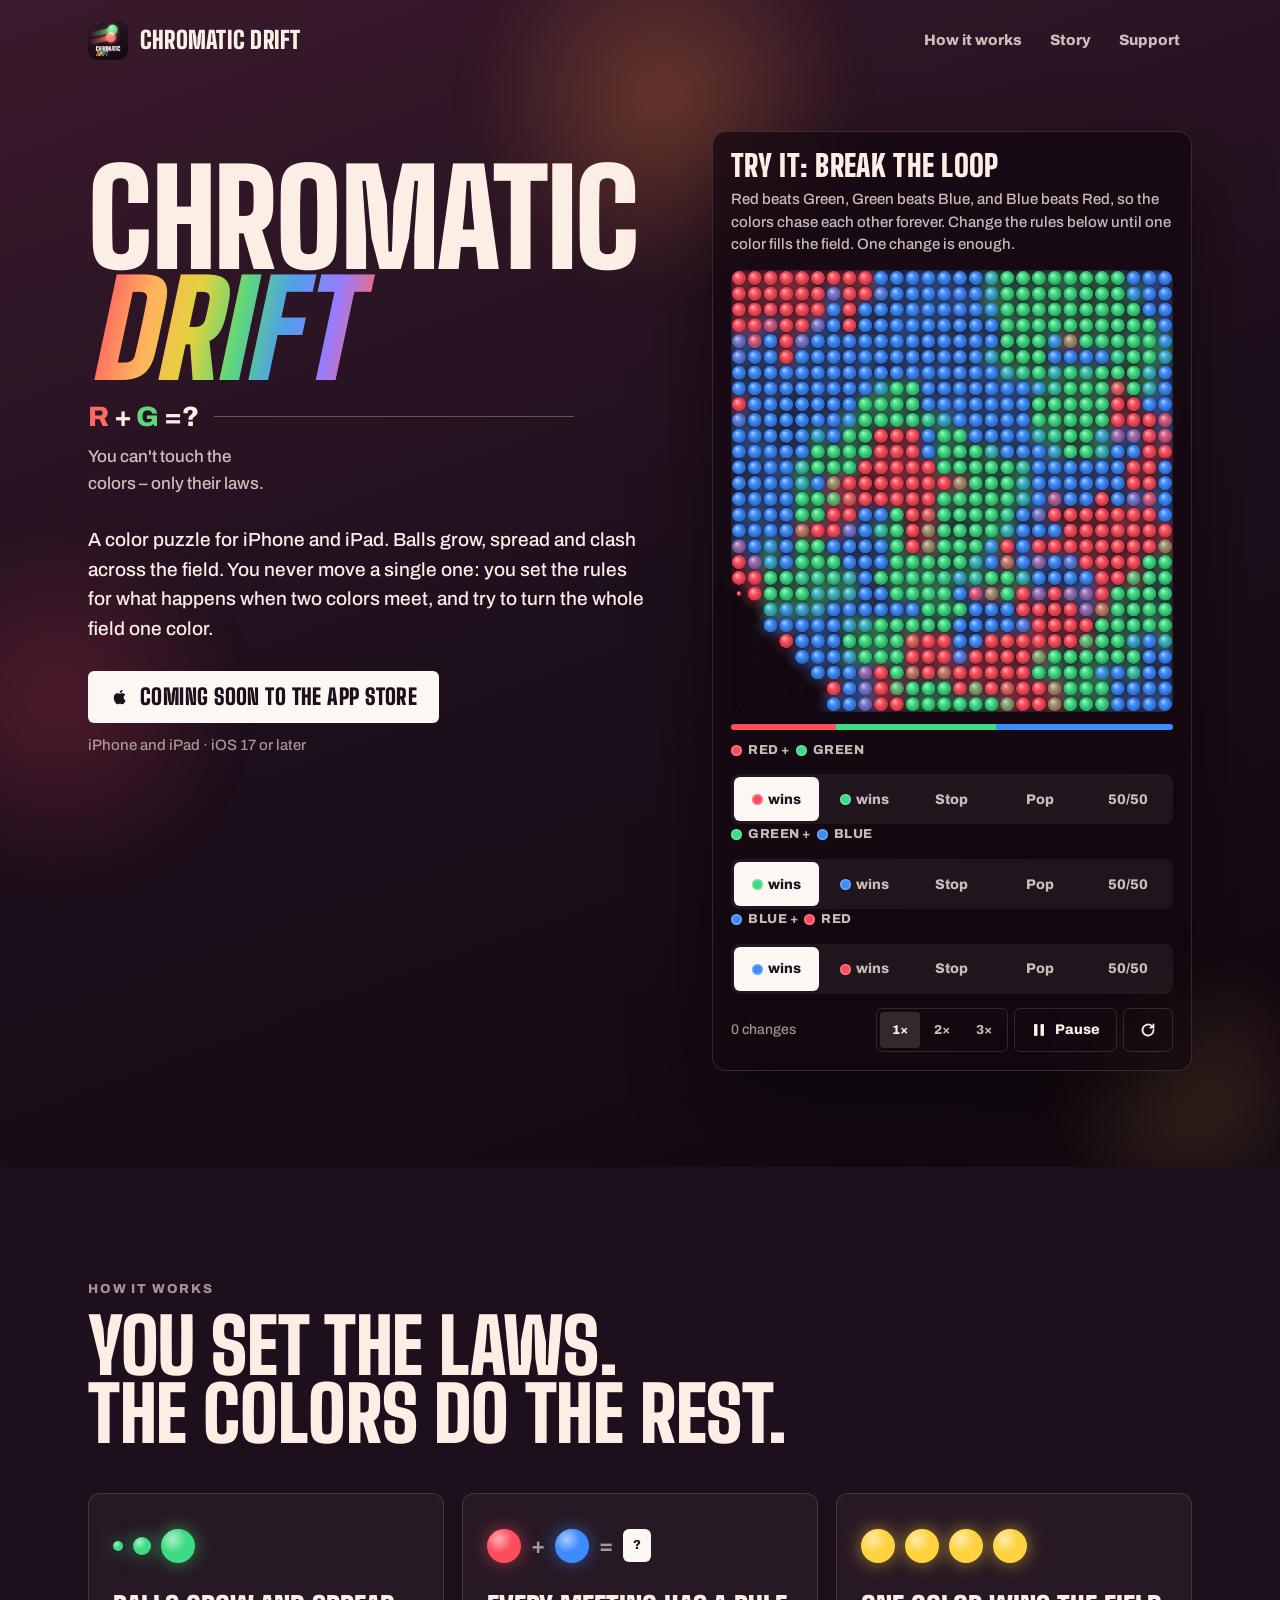
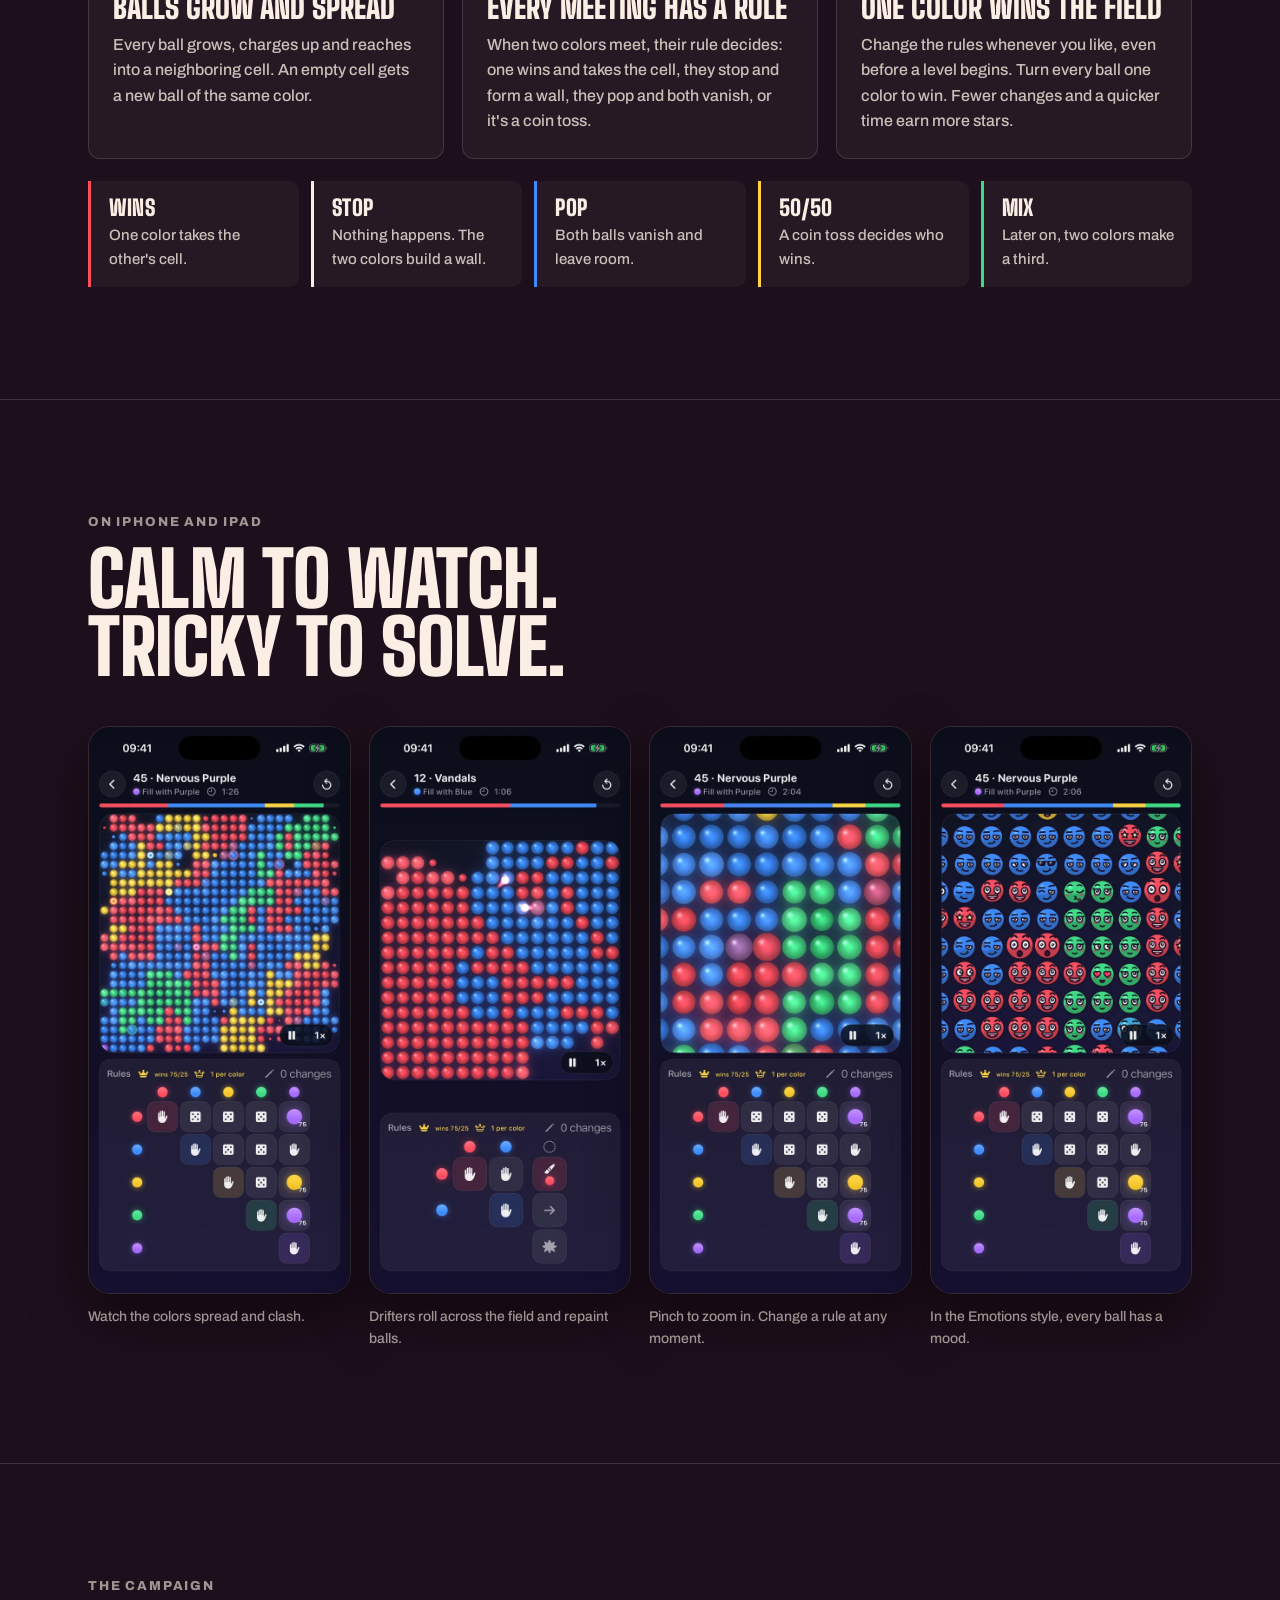
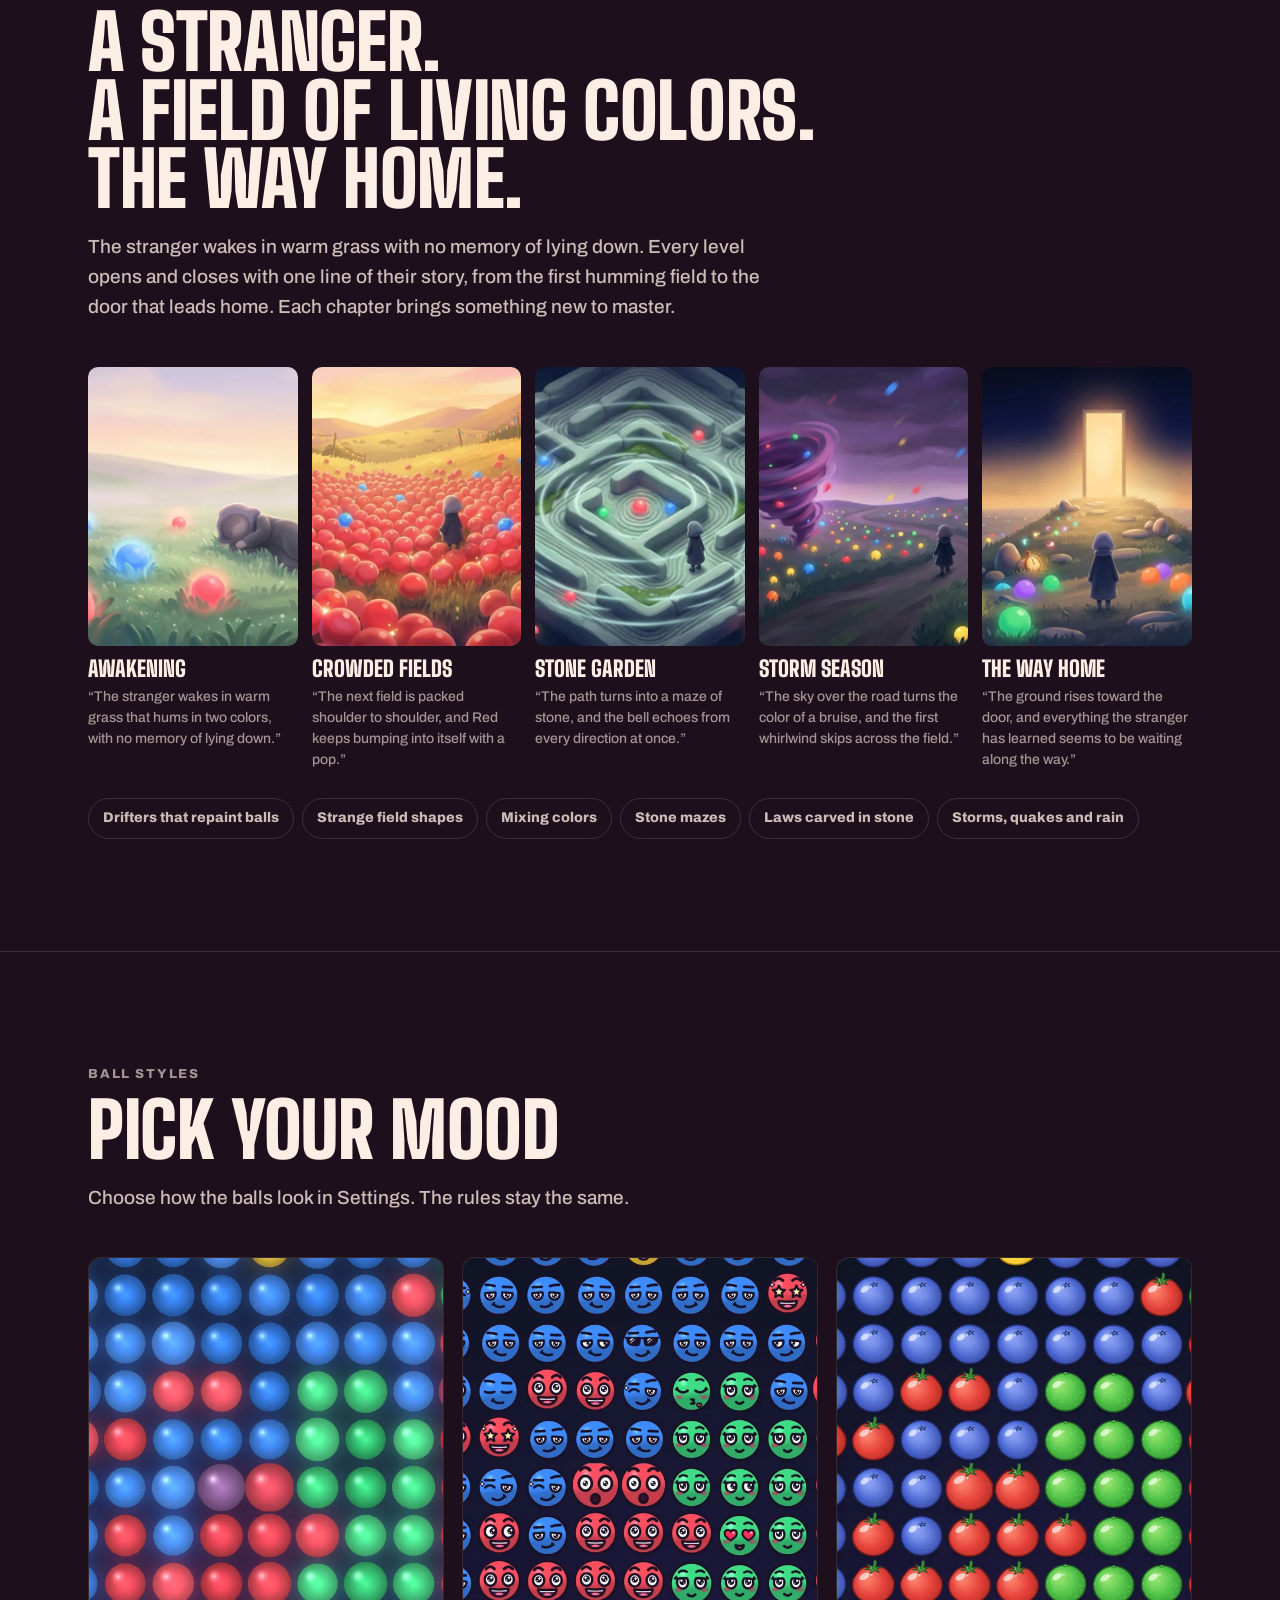
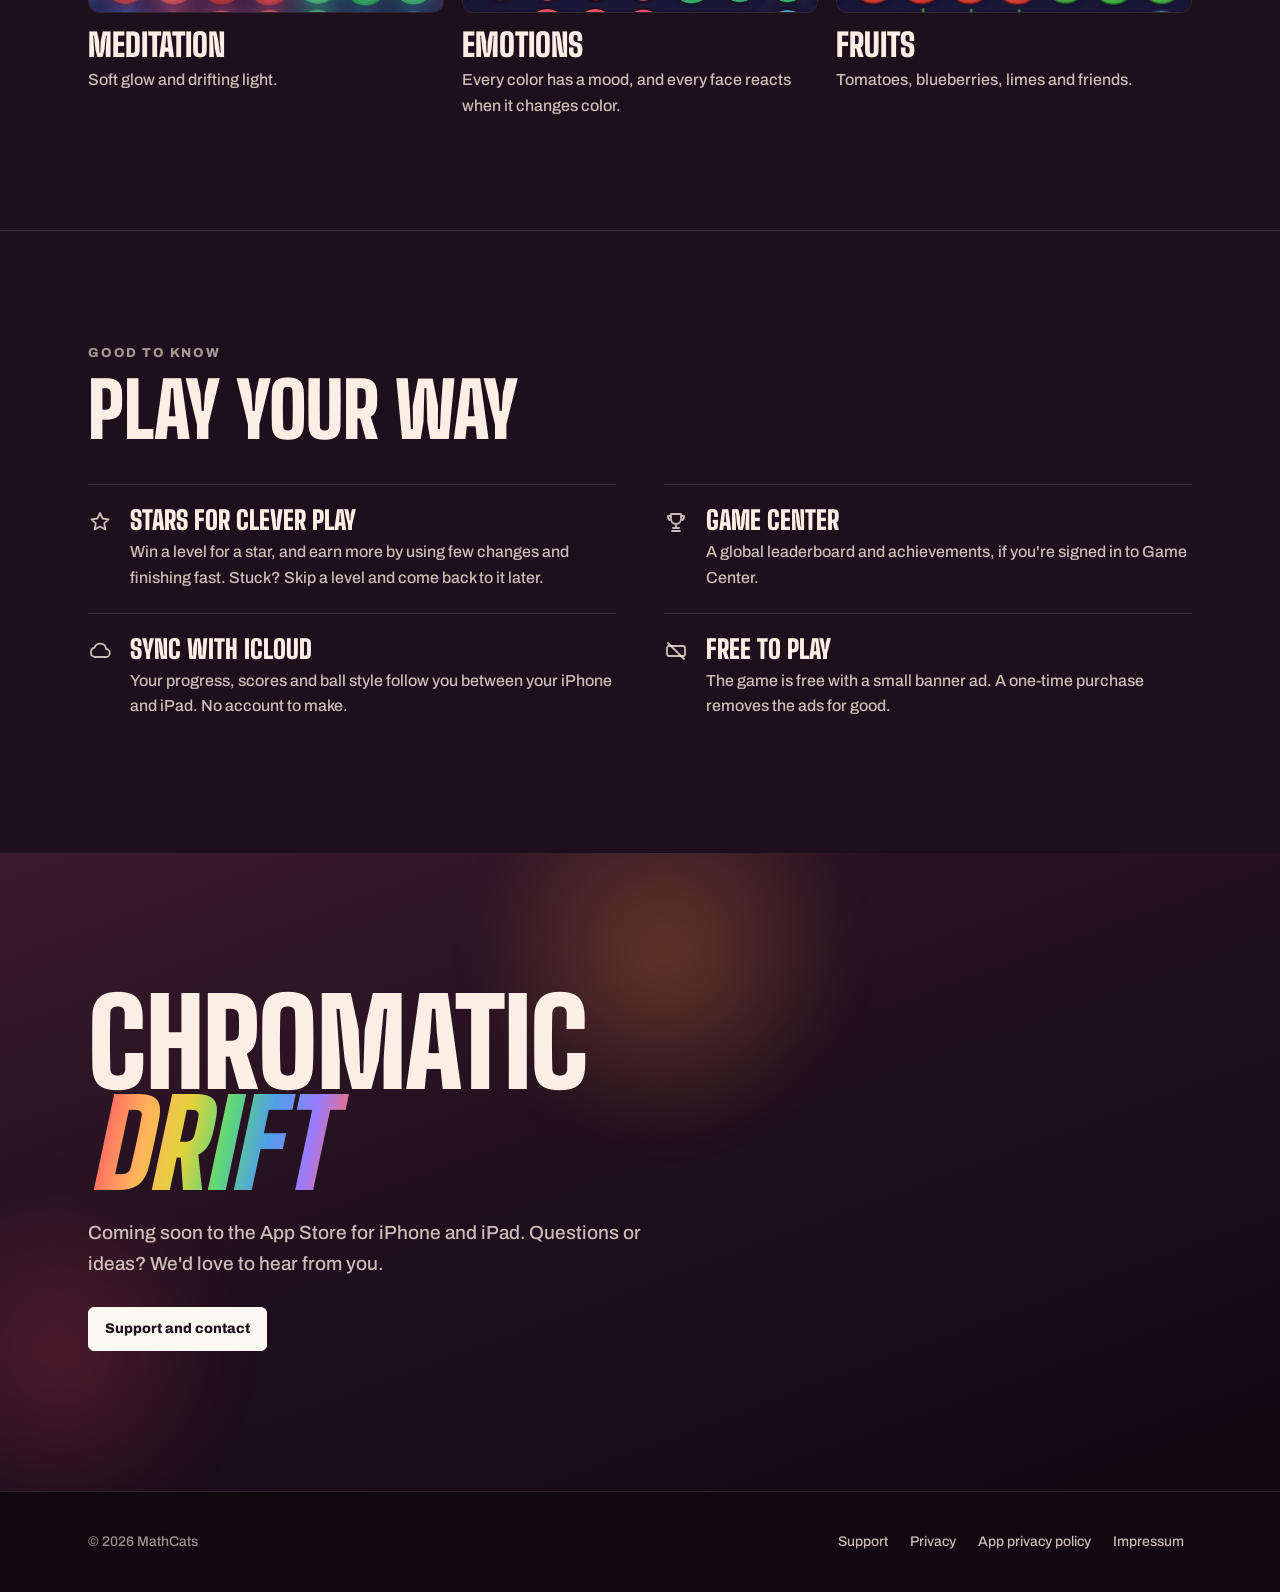
==== commit 371e7d0b: "Footer: © 2026 MathCats Co-Authored-By: Claude Opus 5.5 <noreply@anthropic.com>" ====
--- a/index.html
+++ b/index.html
@@ -299,7 +299,7 @@
 <footer class="site-footer">
   <div class="wrap">
     <!-- EDIT 12 – footer -->
-    <p>© 2026 Maksim Puzyrkov (MathCats)</p>
+    <p>© 2026 MathCats</p>
     <nav aria-label="Footer">
       <a href="support/">Support</a>
       <a href="privacy/">Privacy</a>
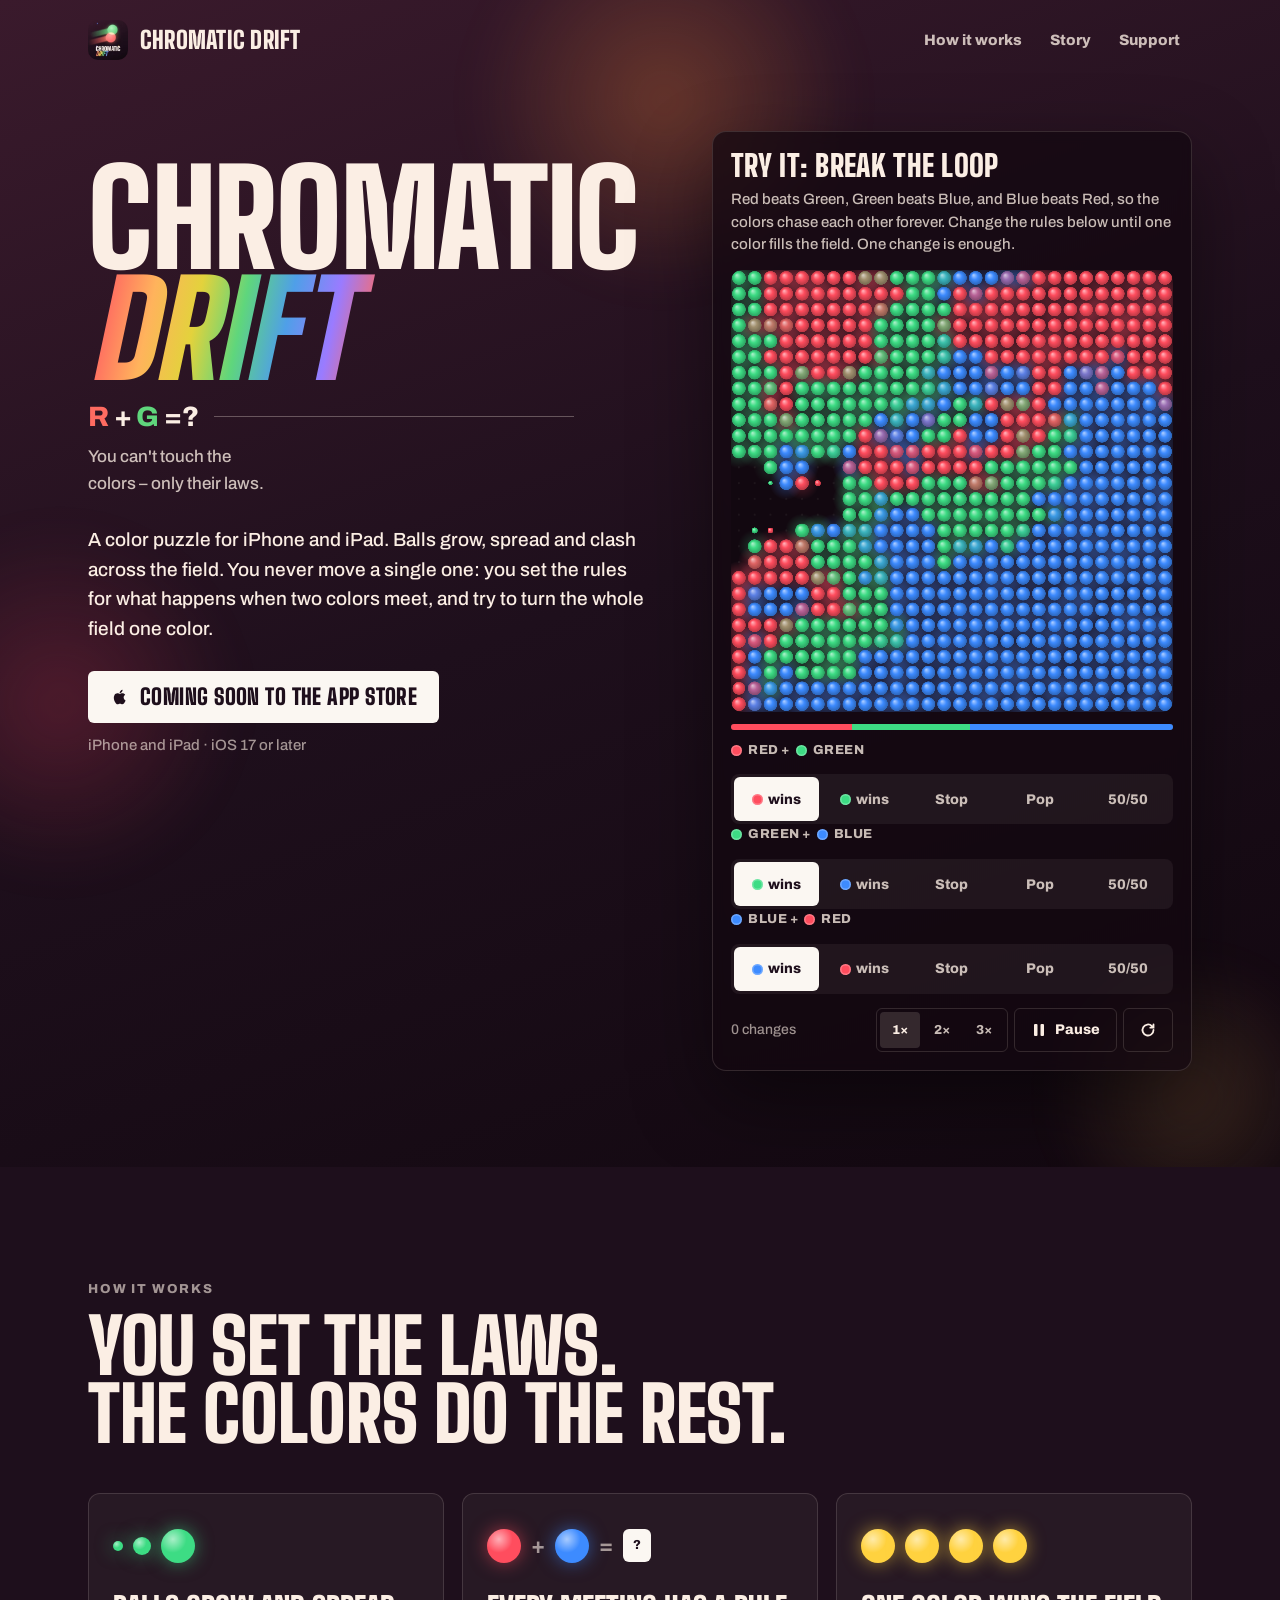
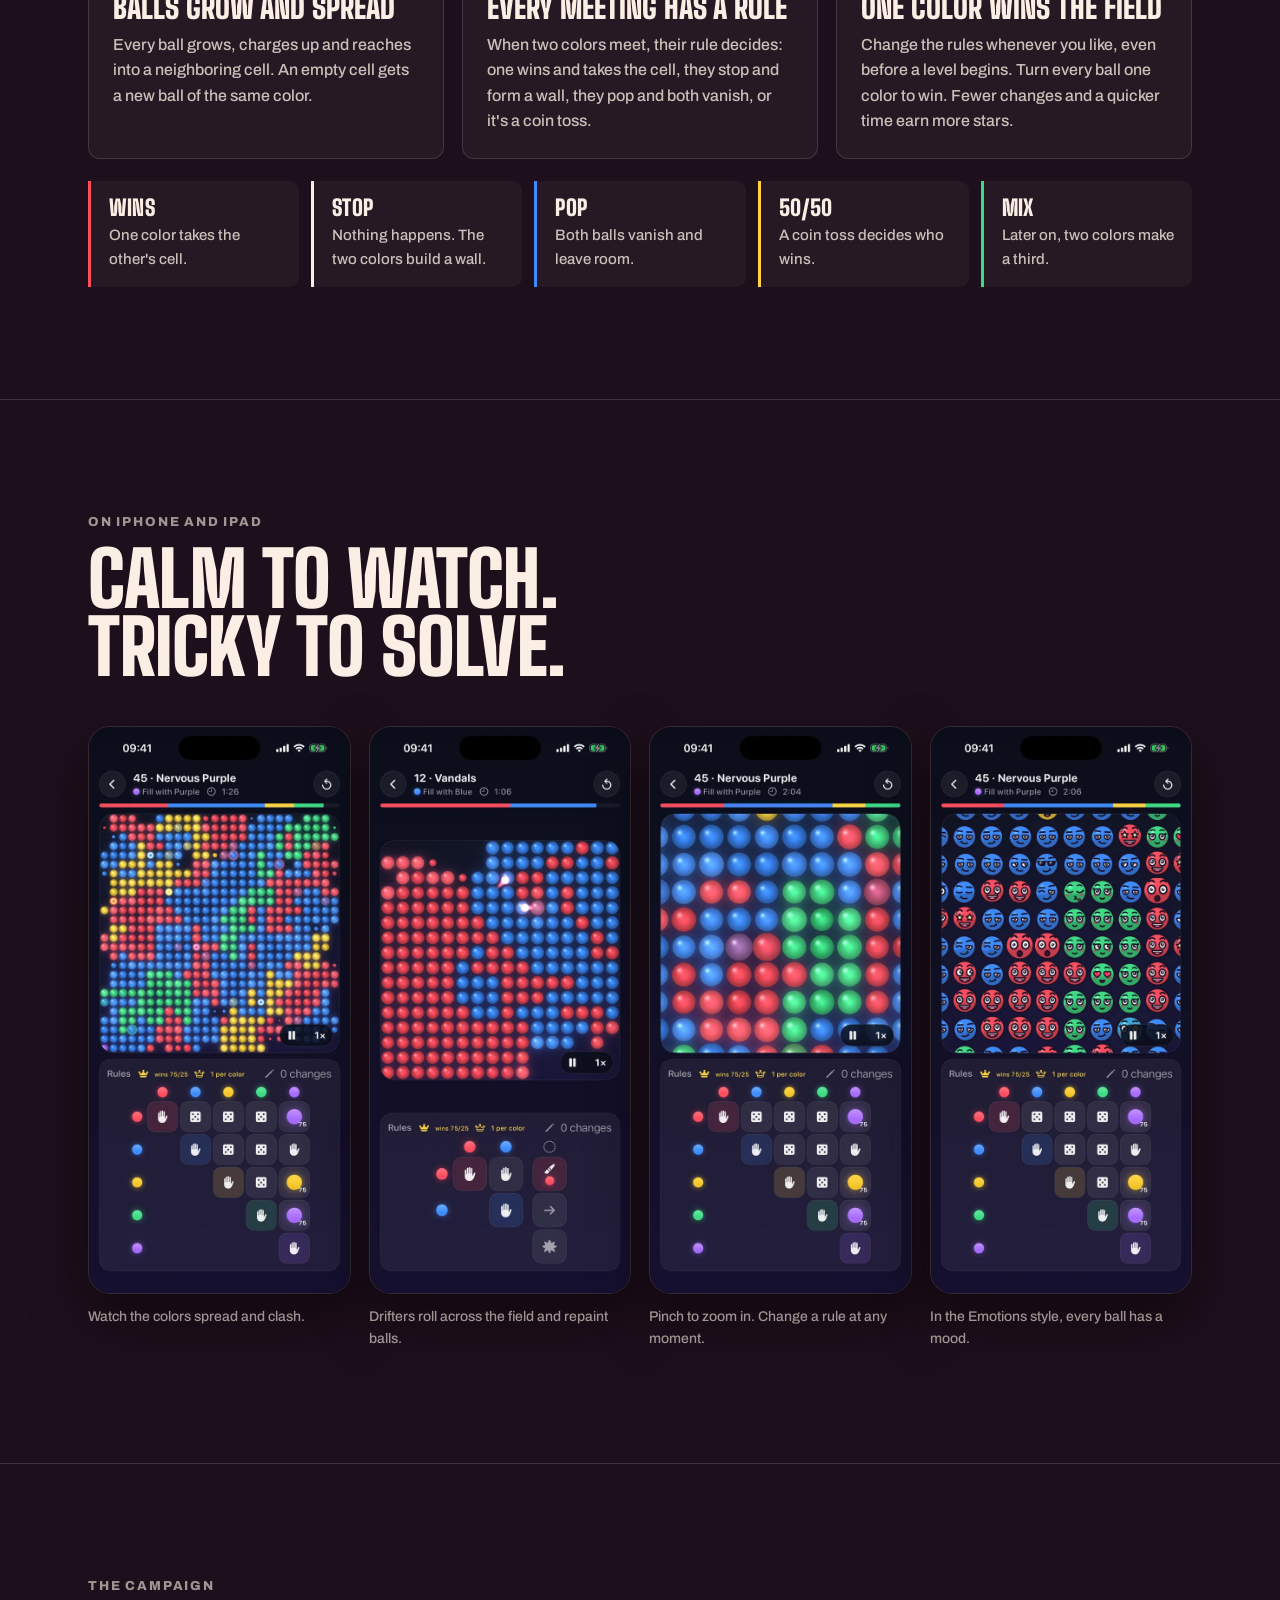
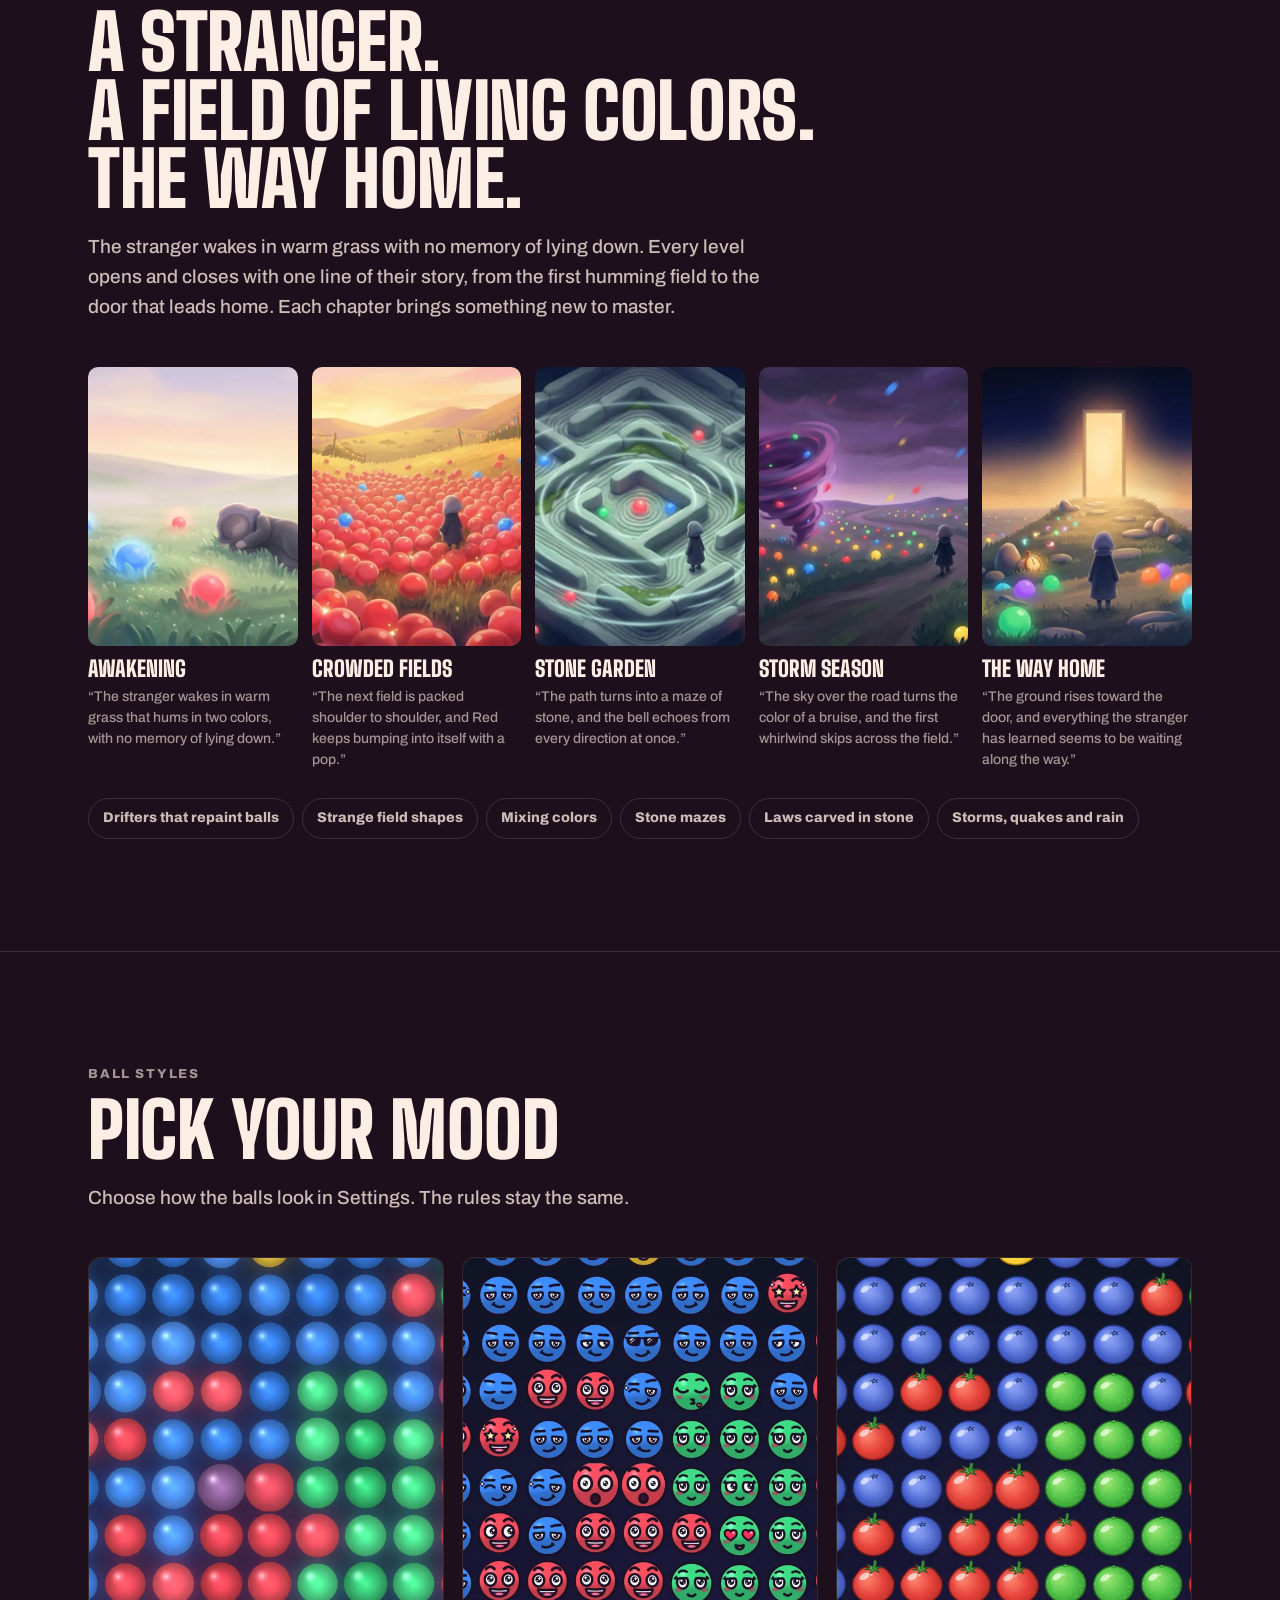
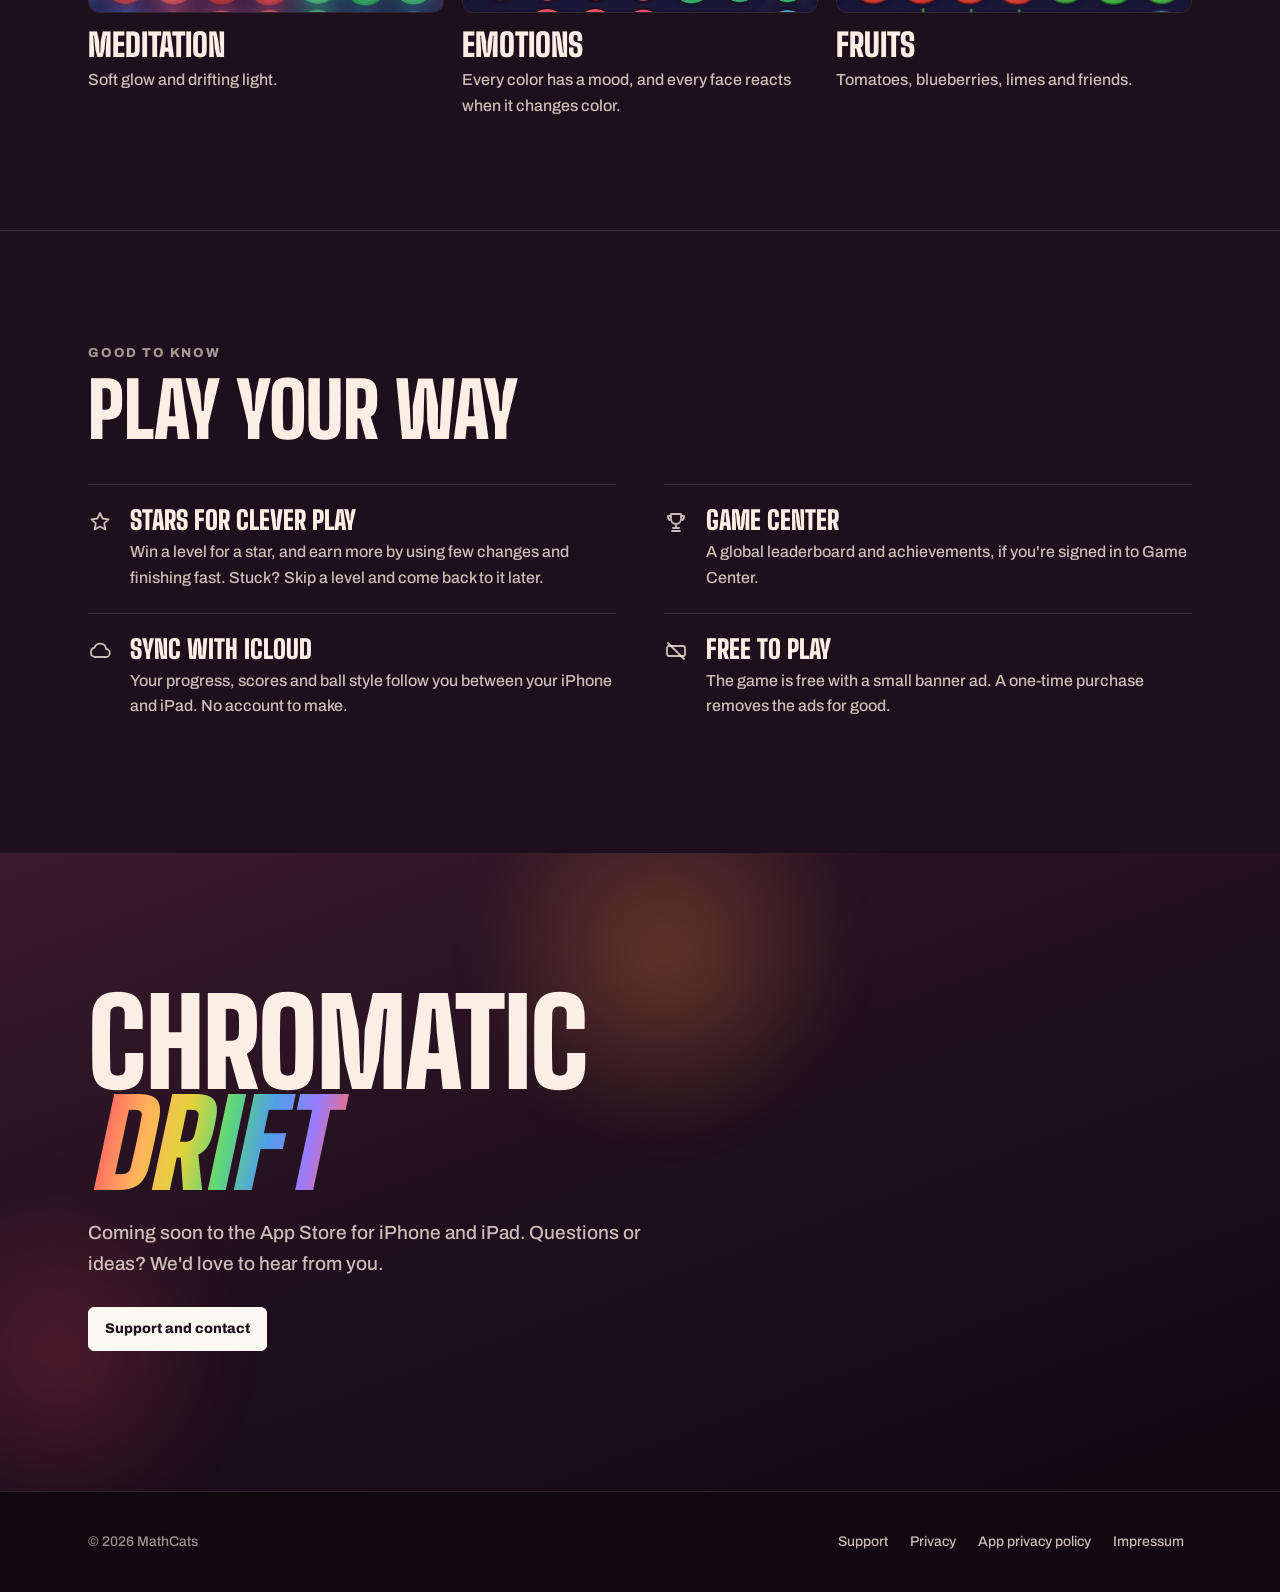
==== commit a8fbd8aa: "Support page (and search data) name MathCats as the maker Co-Authored-By: Claude Opus 5.5 <noreply@a" ====
--- a/index.html
+++ b/index.html
@@ -60,7 +60,7 @@
   "inLanguage": "en",
   "url": "https://mathcatsmathcats.github.io/ChromaticDrift/",
   "image": "https://mathcatsmathcats.github.io/ChromaticDrift/og-image.jpg",
-  "author": { "@type": "Person", "name": "Maksim Puzyrkov" }
+  "author": { "@type": "Organization", "name": "MathCats" }
 }
 </script>
 </head>
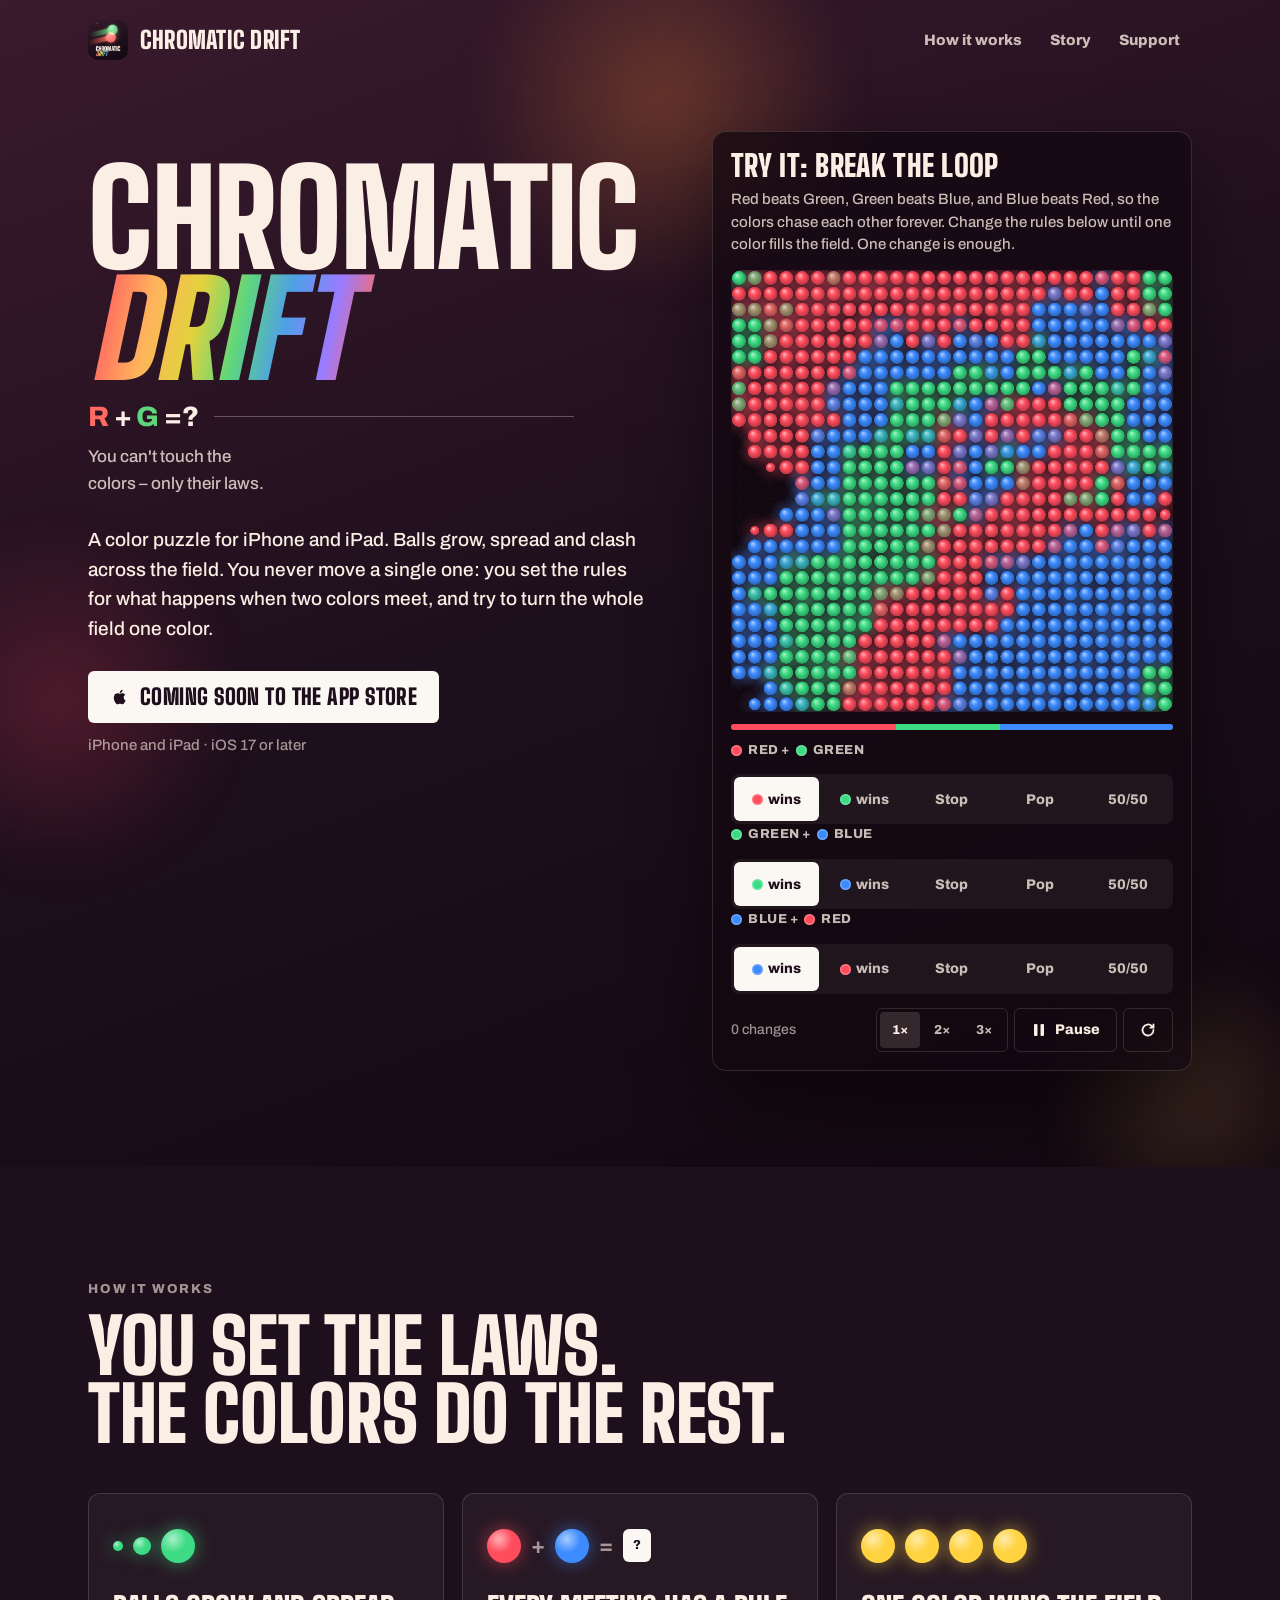
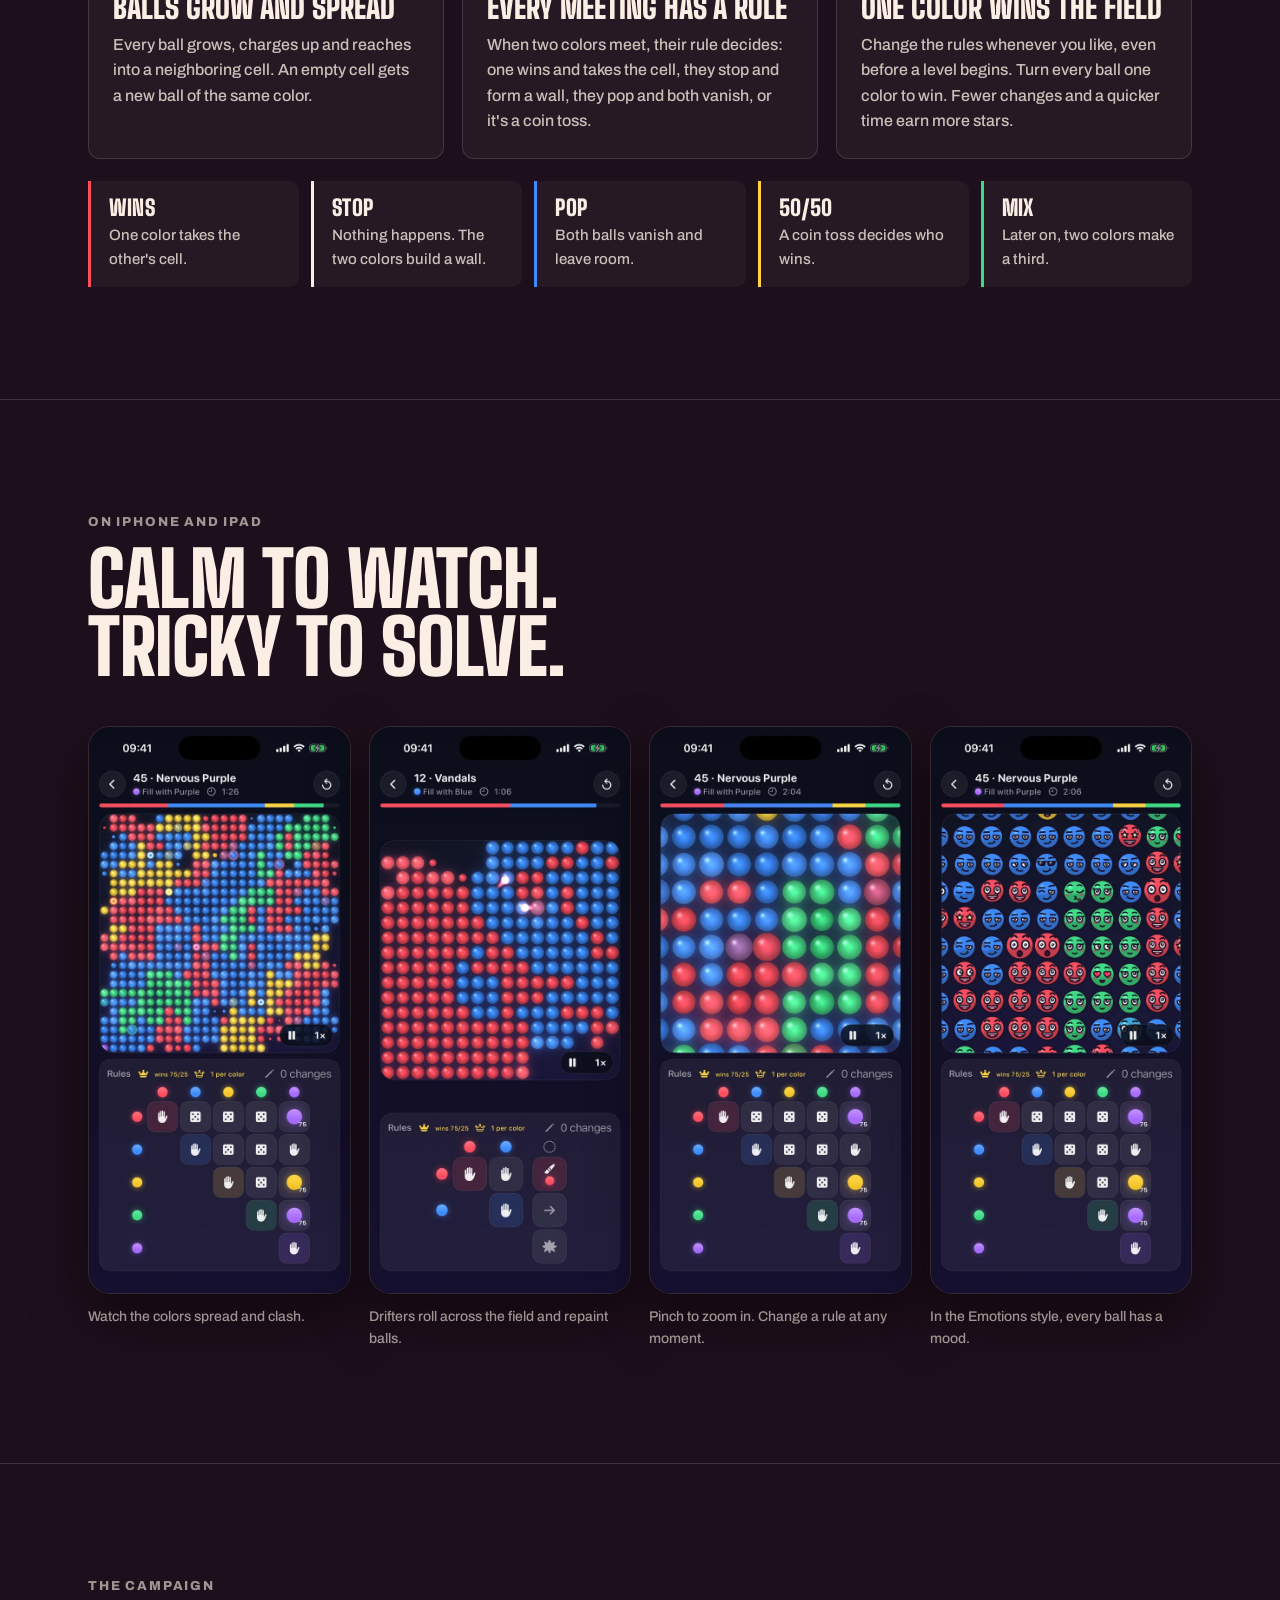
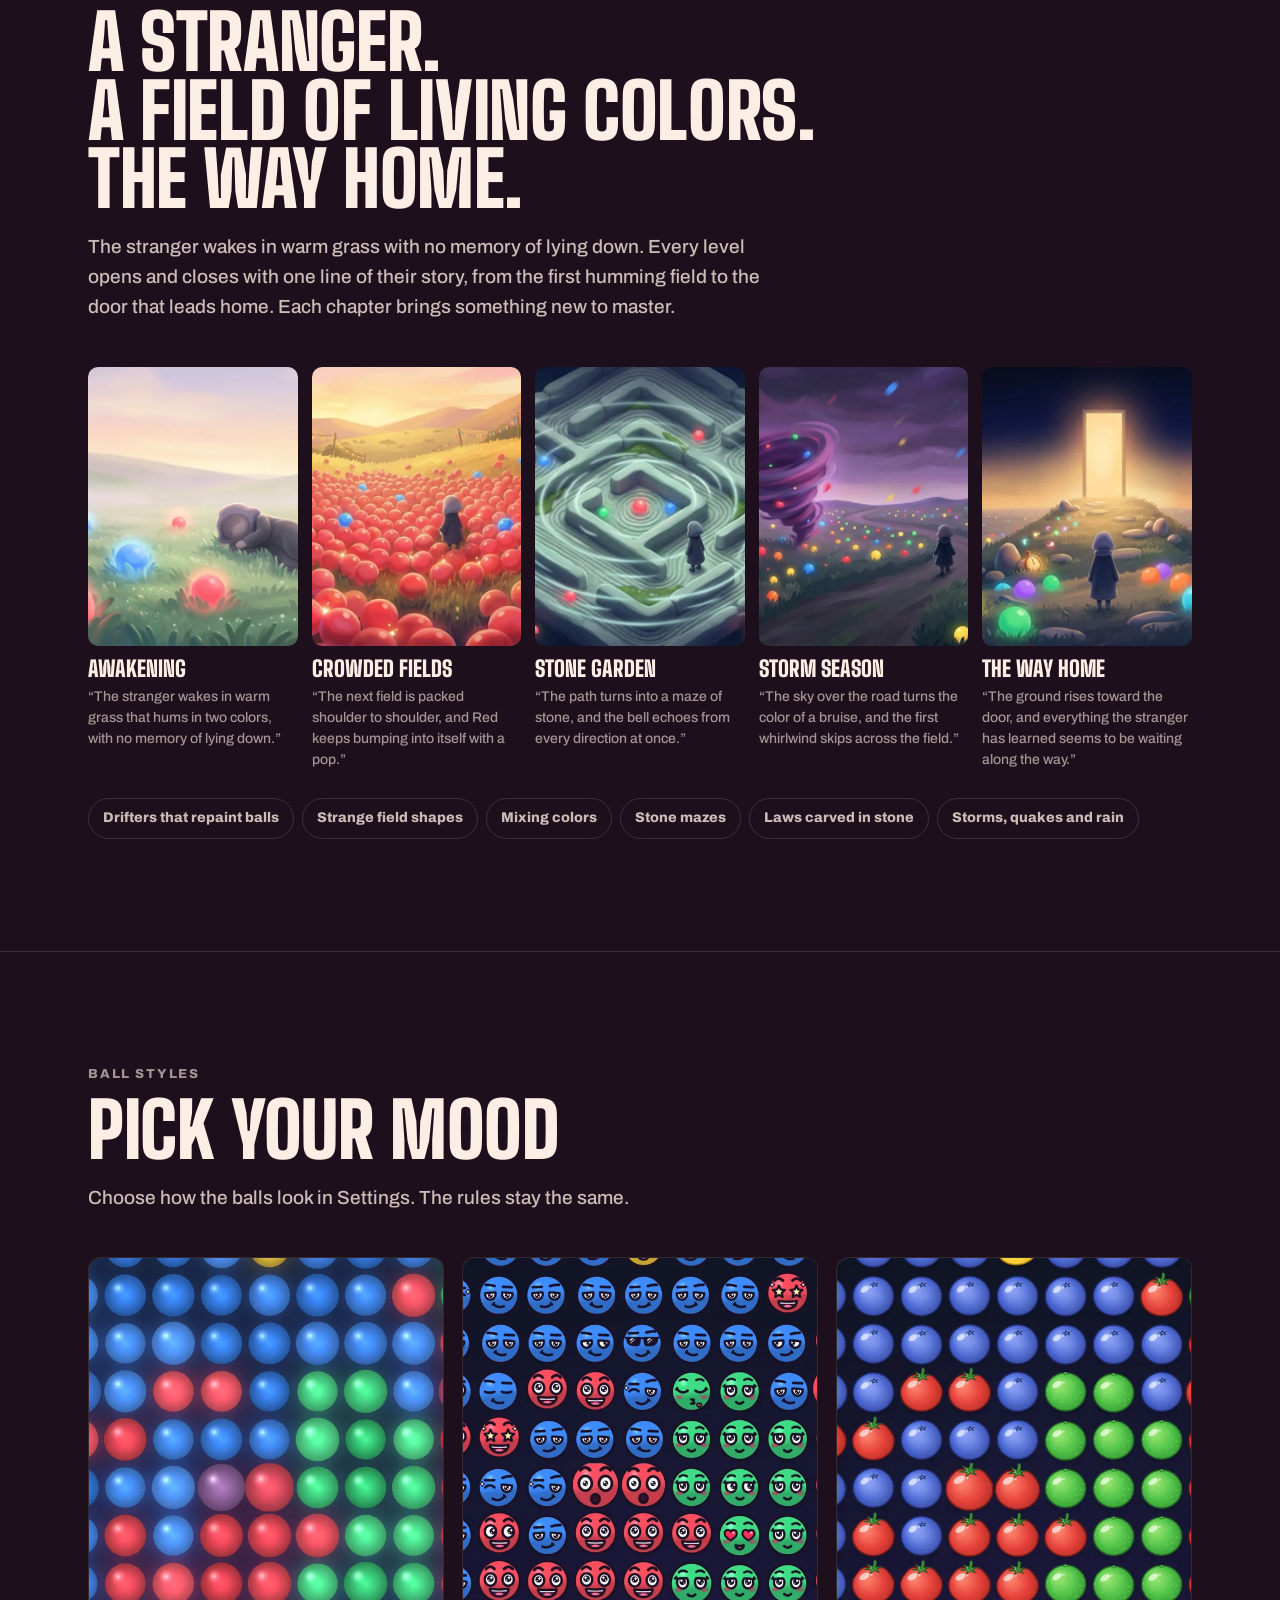
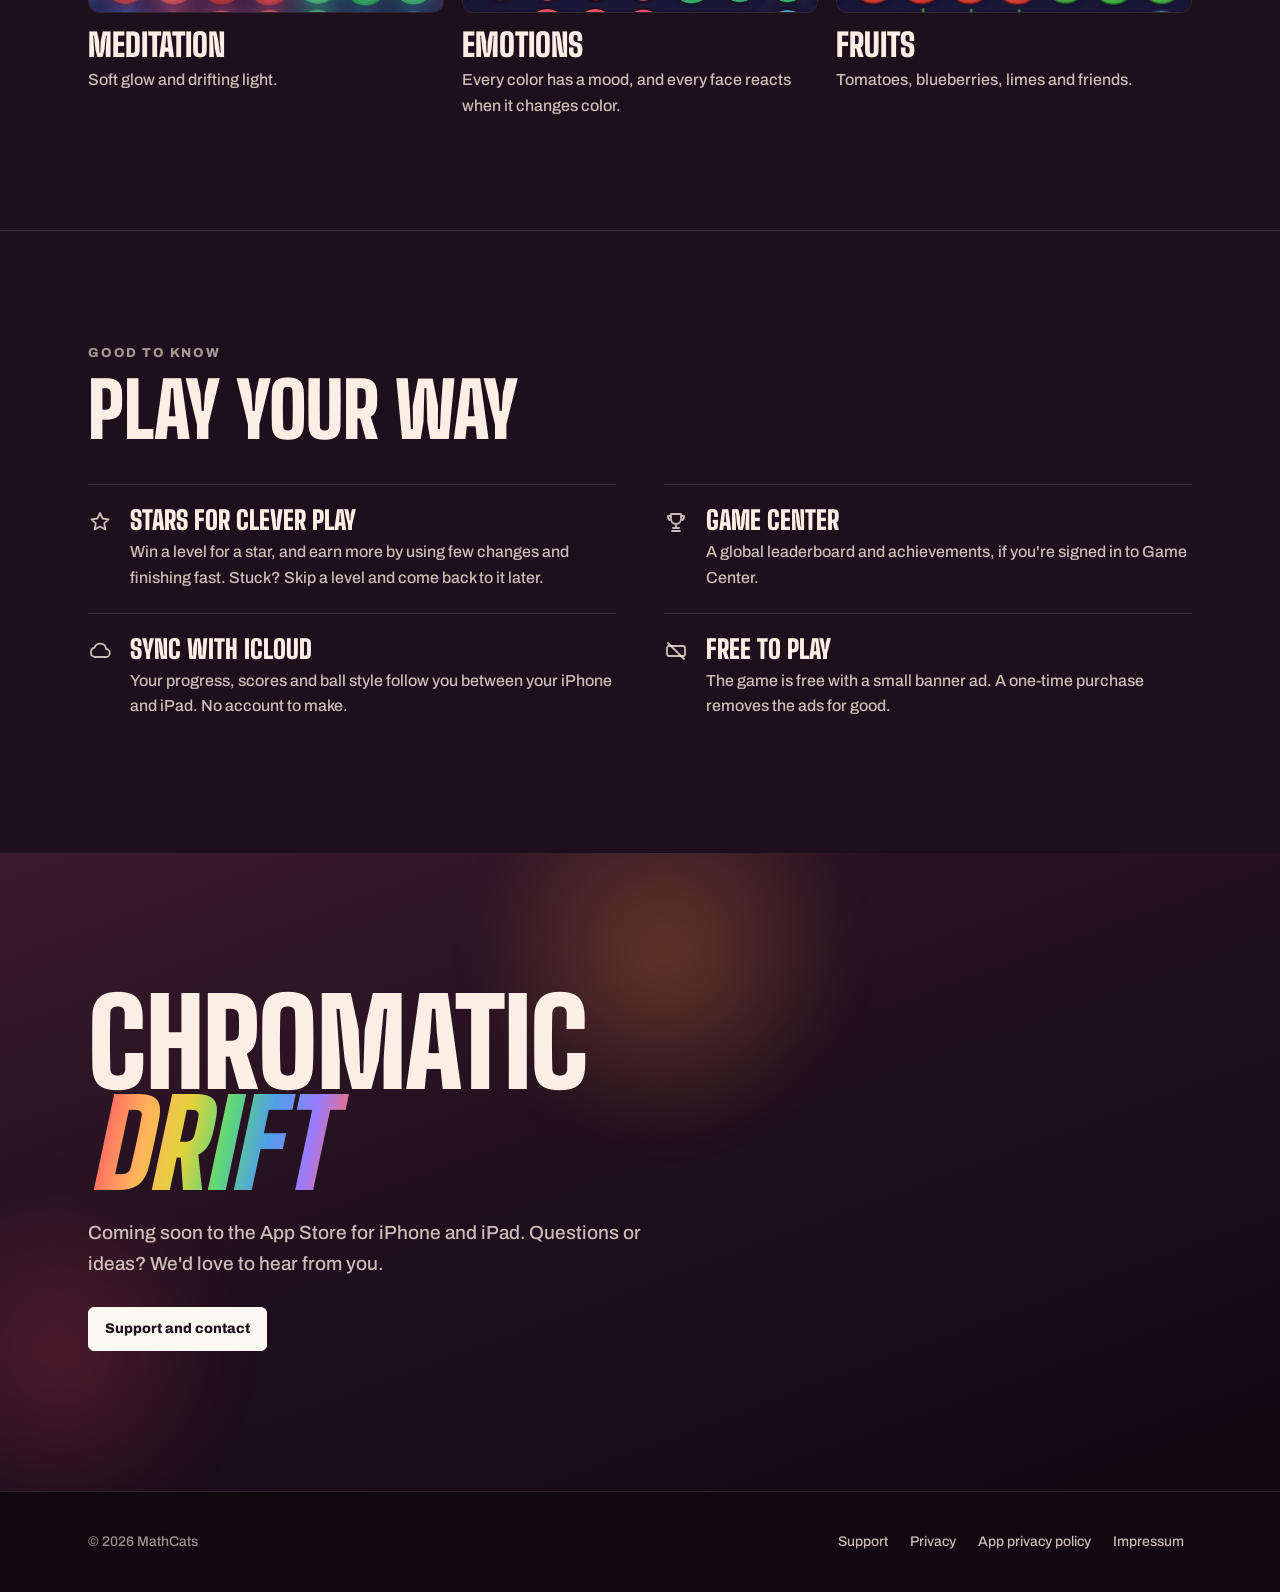
==== commit 2459c888: "Move the site address to makohippo.com The custom domain sits on the root MathCatsMathCats.github.io" ====
--- a/index.html
+++ b/index.html
@@ -26,14 +26,14 @@
 <meta name="description" content="A color puzzle for iPhone and iPad. Balls grow, spread and clash, and you never touch one: you set the rules for what happens when colors meet, and turn the whole field one color.">
 <meta name="color-scheme" content="dark">
 <meta name="theme-color" content="#1E0F1C">
-<link rel="canonical" href="https://mathcatsmathcats.github.io/ChromaticDrift/">
+<link rel="canonical" href="https://makohippo.com/ChromaticDrift/">
 <!-- Link preview when the address is shared in a chat or on social media -->
 <meta property="og:type" content="website">
 <meta property="og:site_name" content="Chromatic Drift">
 <meta property="og:title" content="Chromatic Drift – A puzzle of color rules">
 <meta property="og:description" content="You can't touch the colors – only their laws. A color puzzle for iPhone and iPad.">
-<meta property="og:url" content="https://mathcatsmathcats.github.io/ChromaticDrift/">
-<meta property="og:image" content="https://mathcatsmathcats.github.io/ChromaticDrift/og-image.jpg">
+<meta property="og:url" content="https://makohippo.com/ChromaticDrift/">
+<meta property="og:image" content="https://makohippo.com/ChromaticDrift/og-image.jpg">
 <meta property="og:image:width" content="1200">
 <meta property="og:image:height" content="630">
 <meta property="og:image:alt" content="The words Chromatic Drift beside a field of glowing red, green and blue balls">
@@ -58,8 +58,8 @@
   "applicationCategory": "GameApplication",
   "applicationSubCategory": "Puzzle",
   "inLanguage": "en",
-  "url": "https://mathcatsmathcats.github.io/ChromaticDrift/",
-  "image": "https://mathcatsmathcats.github.io/ChromaticDrift/og-image.jpg",
+  "url": "https://makohippo.com/ChromaticDrift/",
+  "image": "https://makohippo.com/ChromaticDrift/og-image.jpg",
   "author": { "@type": "Organization", "name": "MathCats" }
 }
 </script>
@@ -303,7 +303,7 @@
     <nav aria-label="Footer">
       <a href="support/">Support</a>
       <a href="privacy/">Privacy</a>
-      <a href="https://mathcatsmathcats.github.io/ChromaticDrift-privacy/privacy-policy.html">App privacy policy</a>
+      <a href="https://makohippo.com/ChromaticDrift-privacy/privacy-policy.html">App privacy policy</a>
       <a href="impressum/" lang="de">Impressum</a>
     </nav>
   </div>
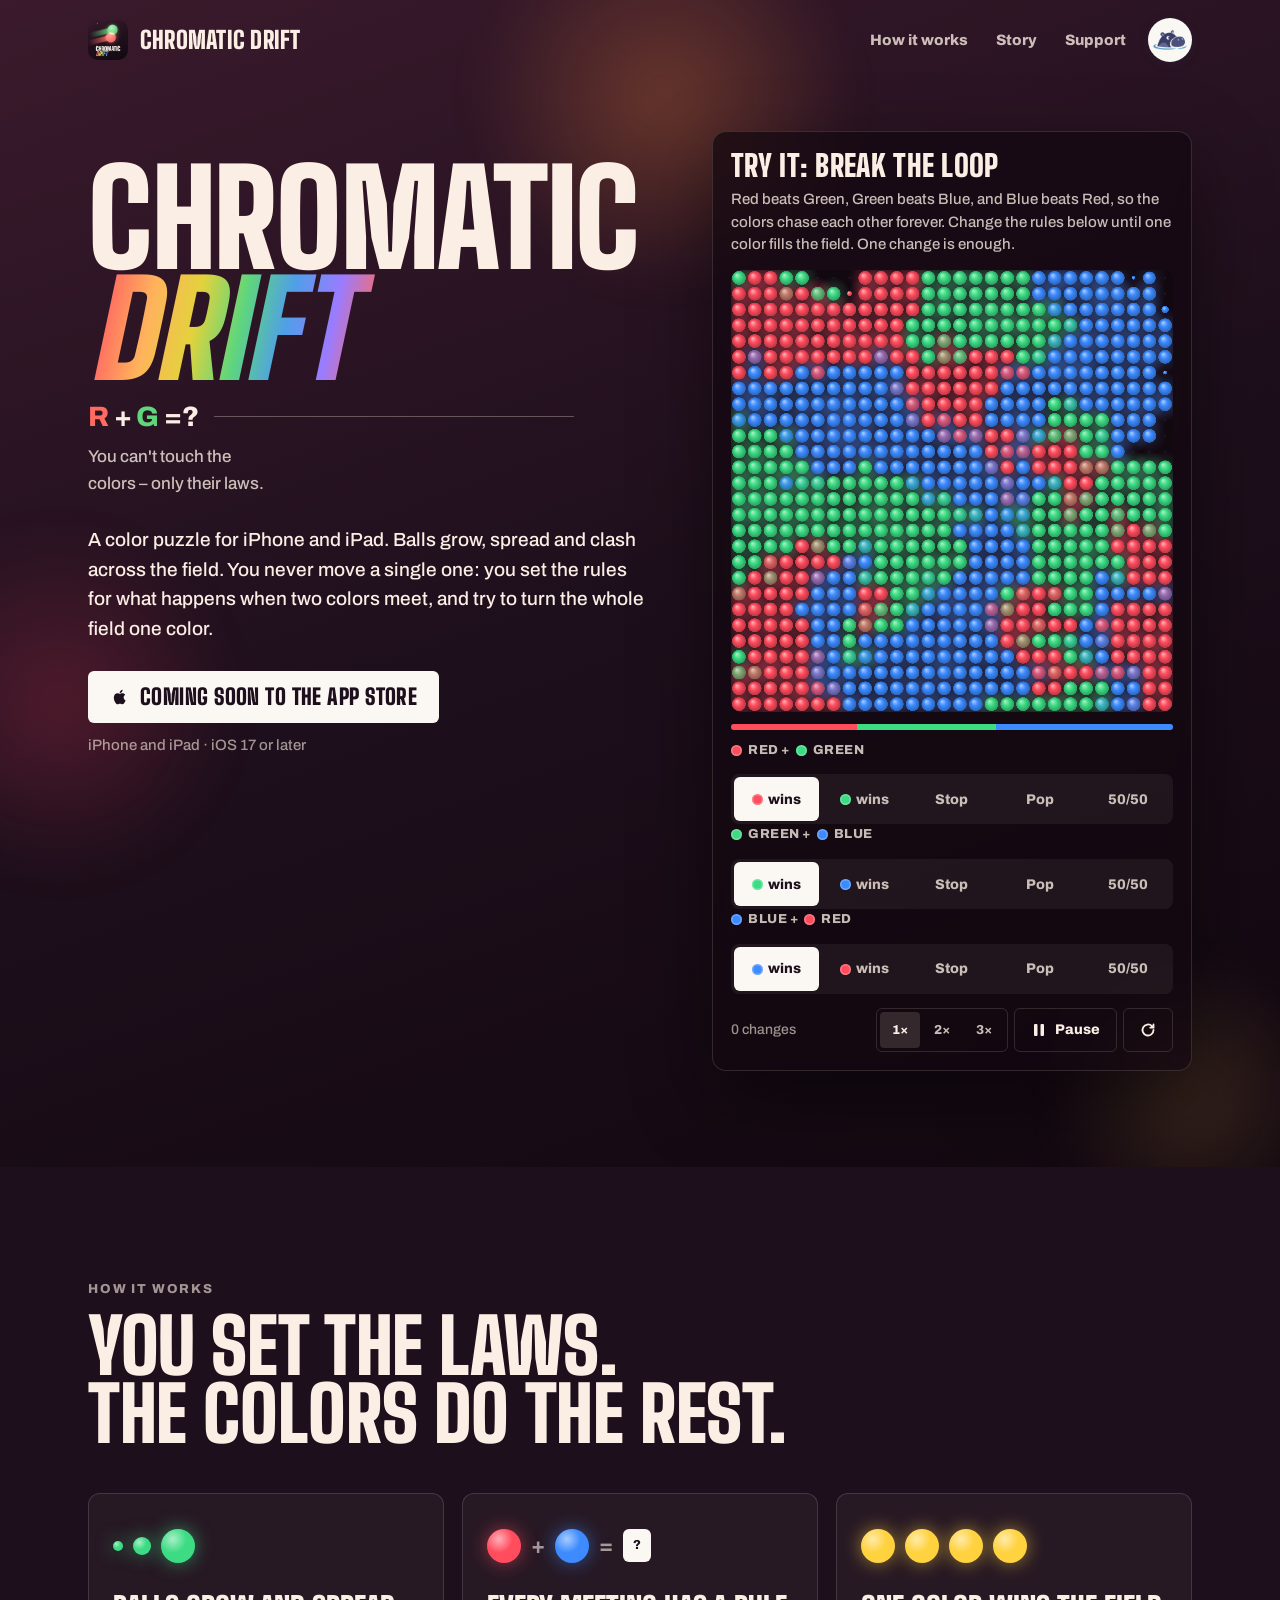
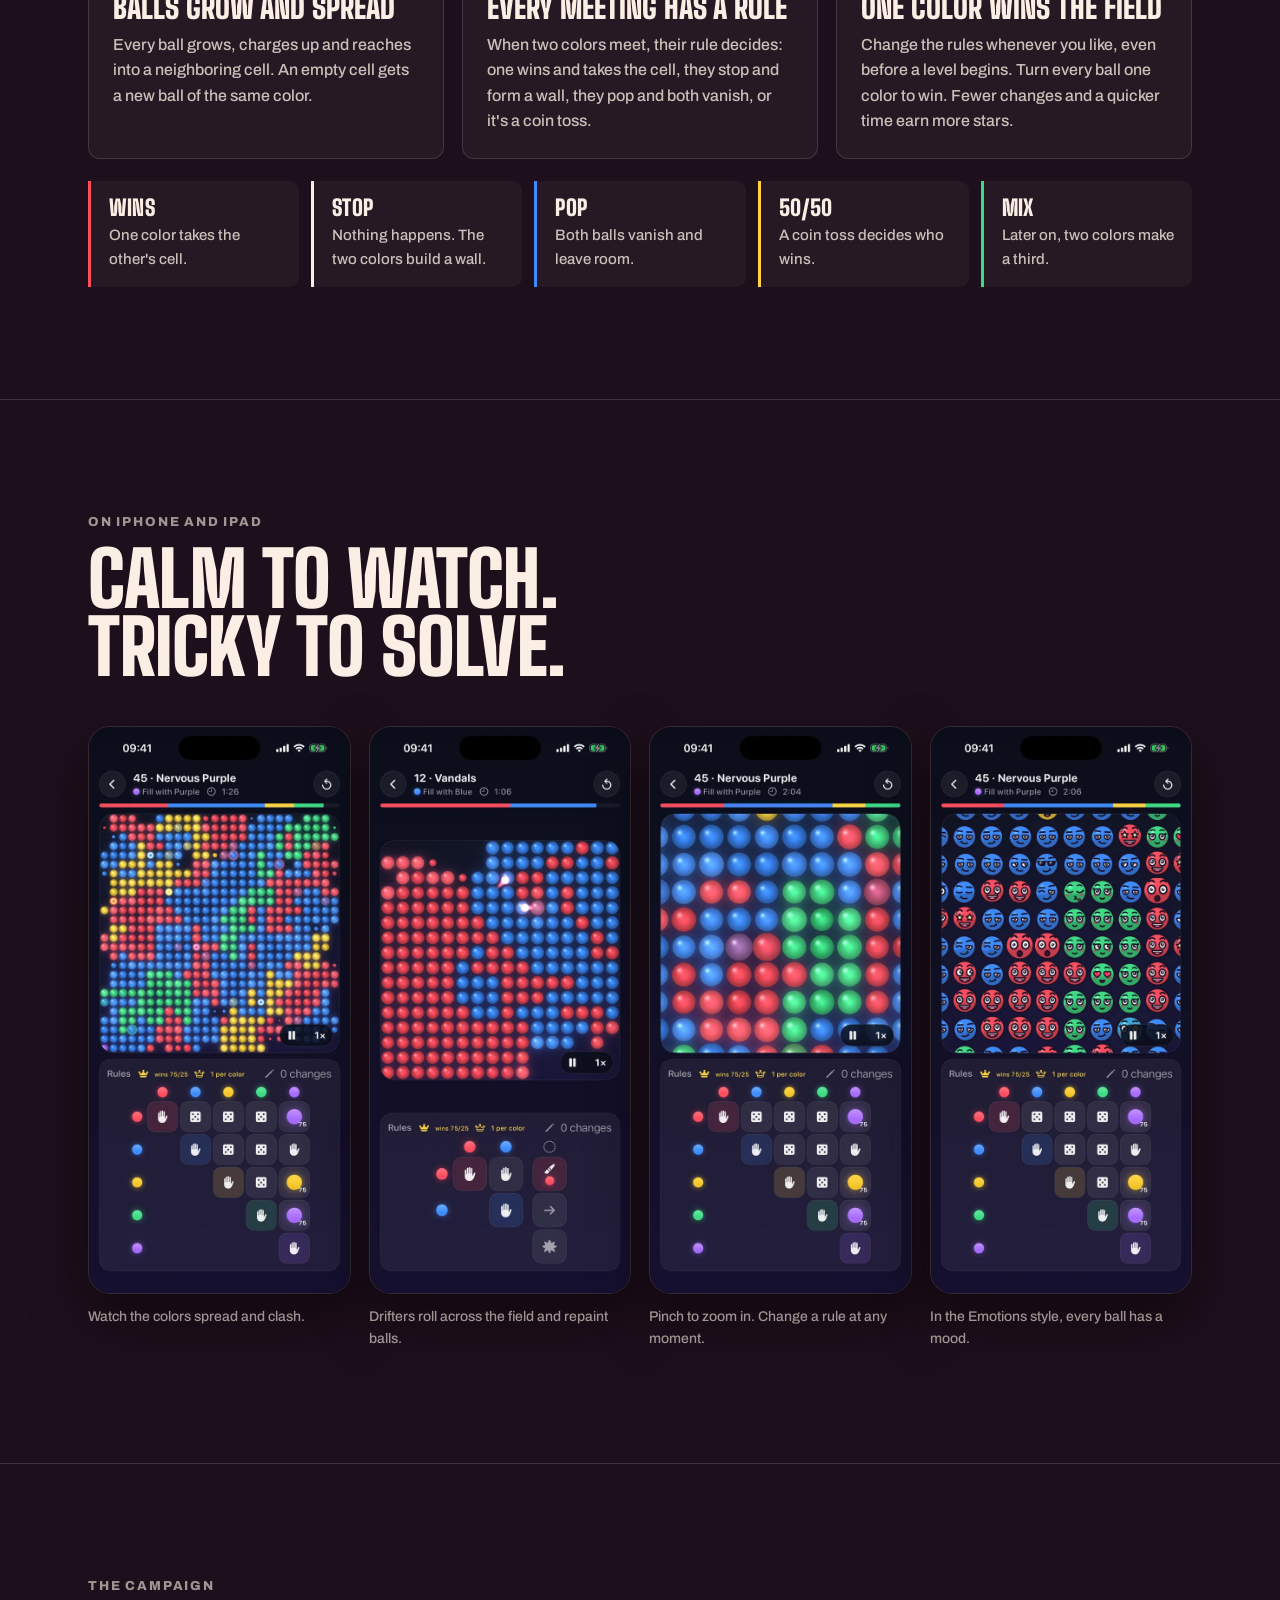
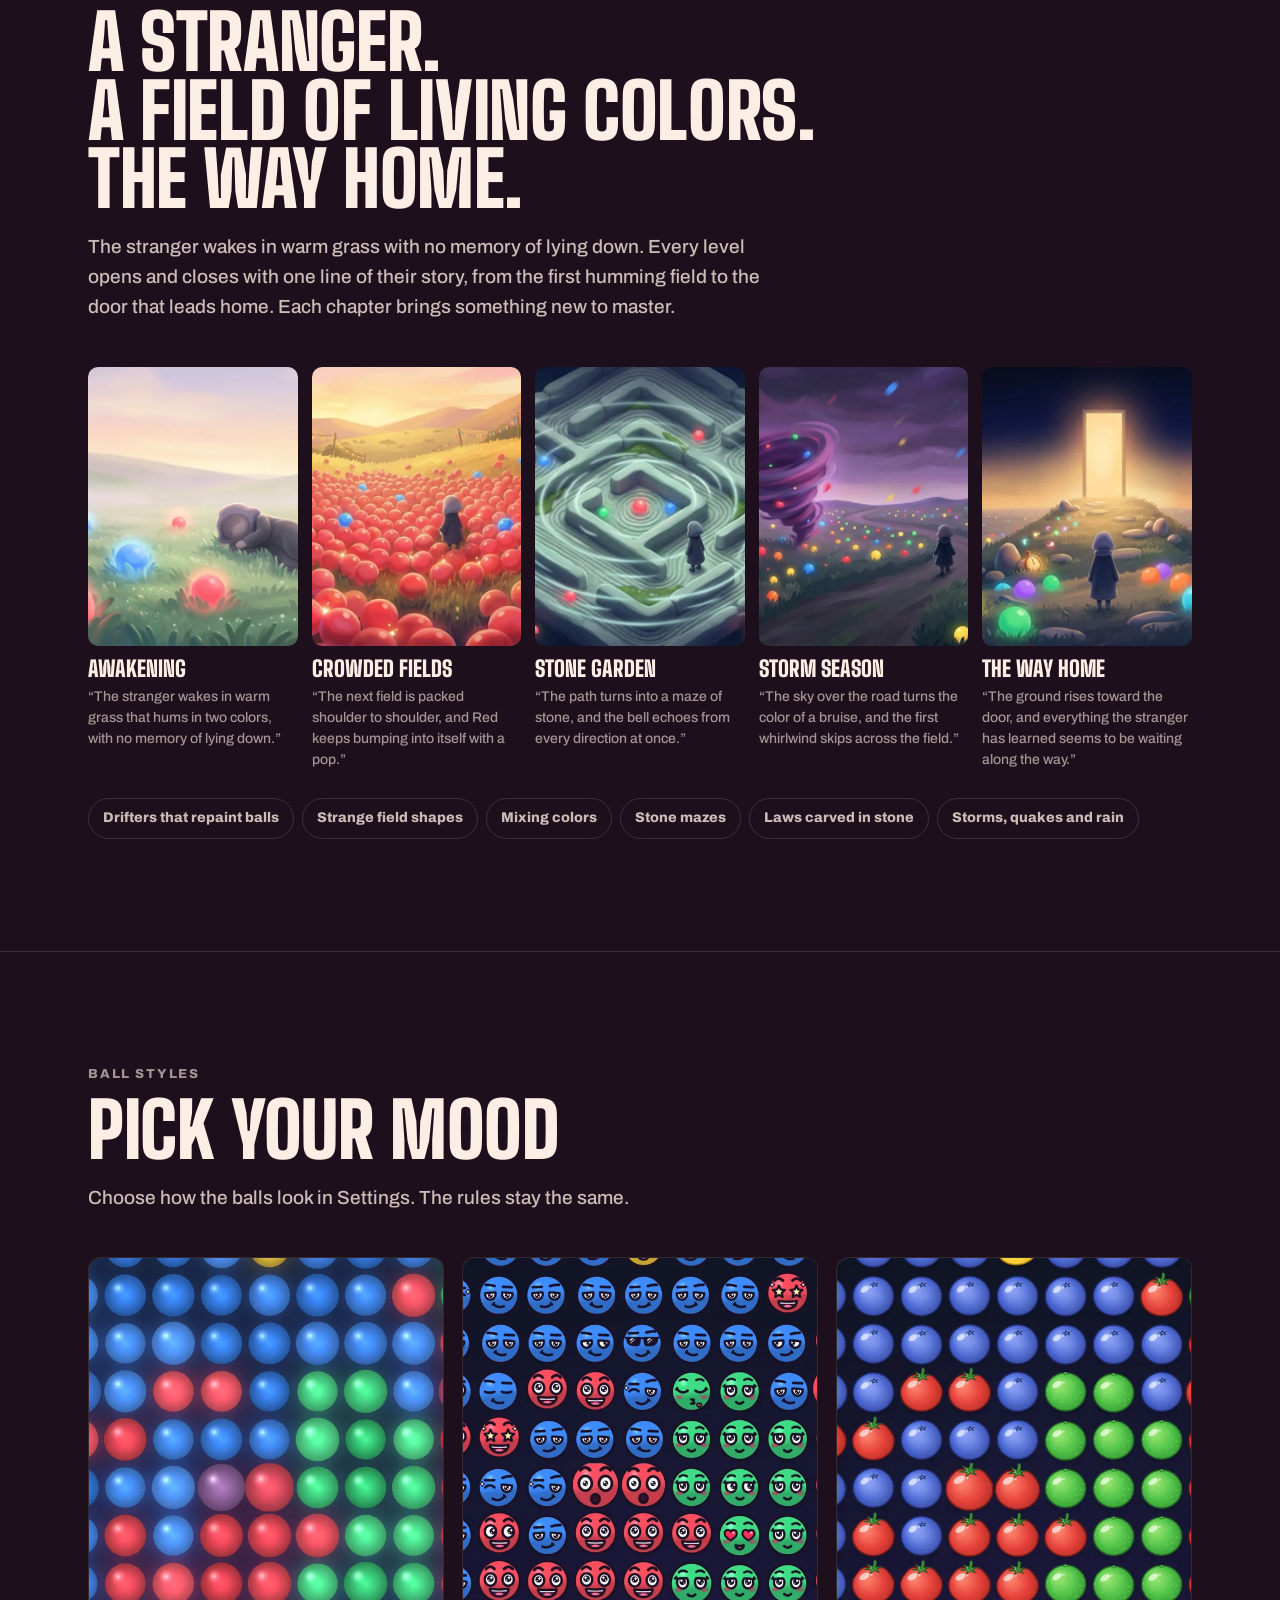
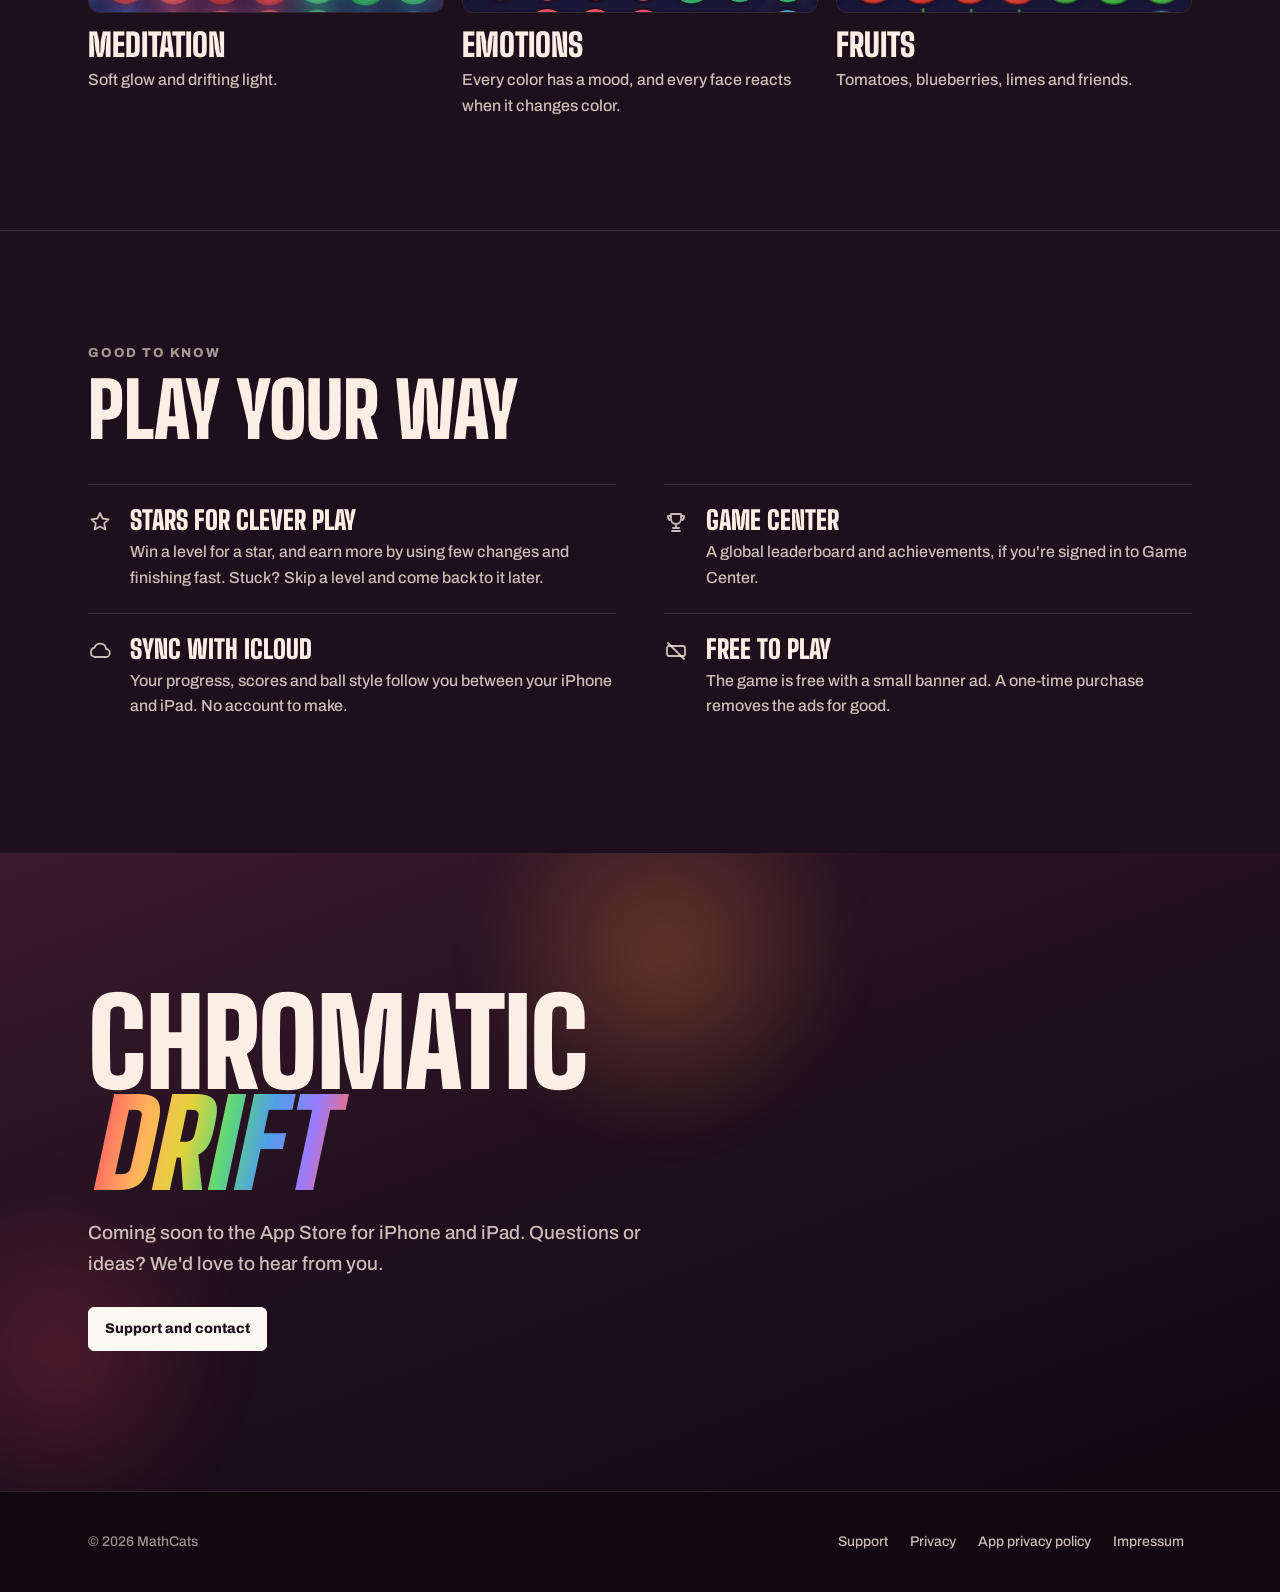
==== commit e7b05cf4: "Name only in the one Impressum; hippo badge back to makohippo.com - Impressum links go to https://ma" ====
--- a/index.html
+++ b/index.html
@@ -77,6 +77,7 @@
         <a href="#how">How it works</a>
         <a class="nav-wide" href="#story">Story</a>
         <a href="support/">Support</a>
+        <a class="studio" href="https://makohippo.com/" aria-label="makohippo – all games" title="makohippo – all games"><img src="assets/img/makohippo-hippo.webp" width="48" height="48" alt=""></a>
       </nav>
     </div>
   </header>
@@ -304,7 +305,7 @@
       <a href="support/">Support</a>
       <a href="privacy/">Privacy</a>
       <a href="https://makohippo.com/ChromaticDrift-privacy/privacy-policy.html">App privacy policy</a>
-      <a href="impressum/" lang="de">Impressum</a>
+      <a href="https://makohippo.com/impressum/" lang="de">Impressum</a>
     </nav>
   </div>
 </footer>
--- a/assets/site.css
+++ b/assets/site.css
@@ -284,3 +284,10 @@
   .atmos > .bloom, .drift { animation: none; }
   .share i { transition: none; }
 }
+
+/* makohippo badge in the header: back to all games on makohippo.com */
+.nav a.studio { padding: 0; width: 44px; height: 44px; min-height: 44px; margin-left: 6px; display: inline-flex; align-items: center; justify-content: center;
+  border: 0; border-radius: 50%; background: #FAF8F3; box-shadow: 0 2px 8px rgba(31, 45, 74, .25); transition: transform .2s; }
+.nav a.studio:hover { background: #FAF8F3; transform: scale(1.08) rotate(-5deg); }
+.nav a.studio img { width: 34px; height: 34px; display: block; }
+@media (prefers-reduced-motion: reduce) { .nav a.studio { transition: none; } .nav a.studio:hover { transform: none; } }
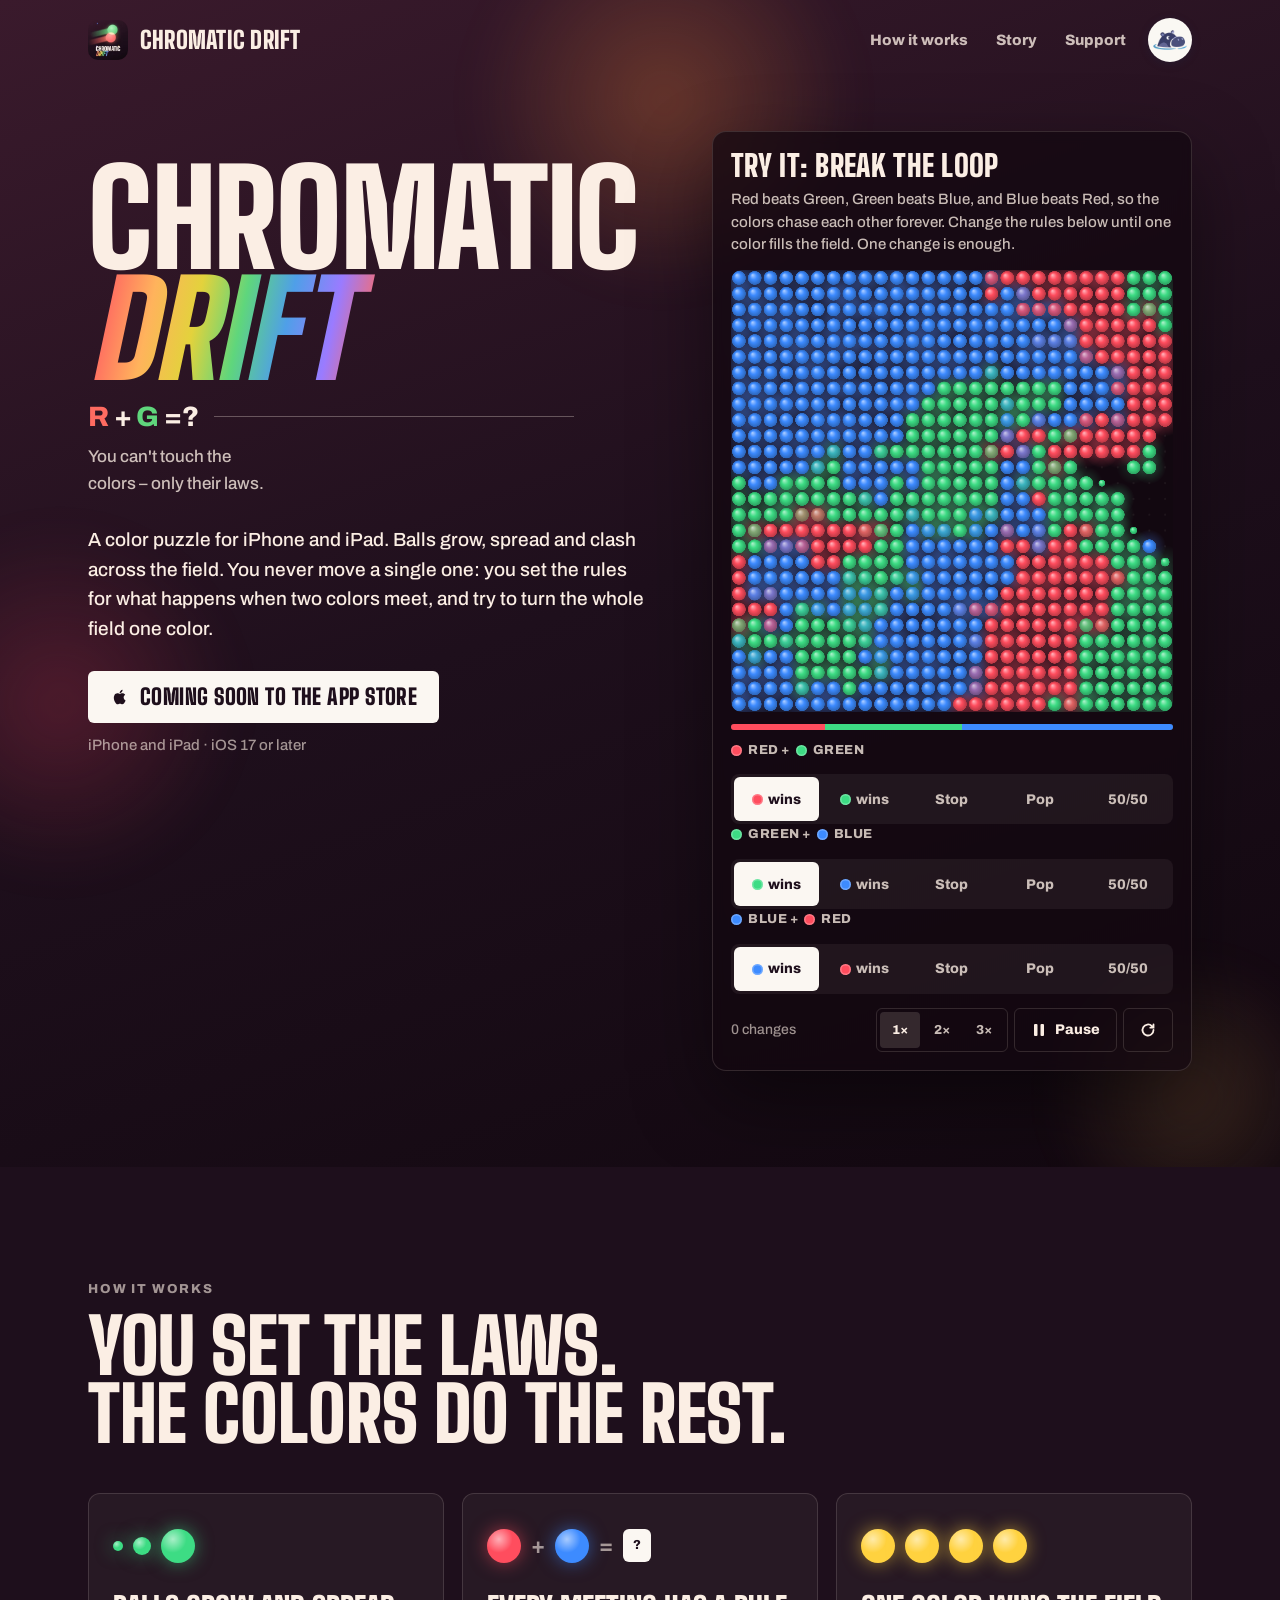
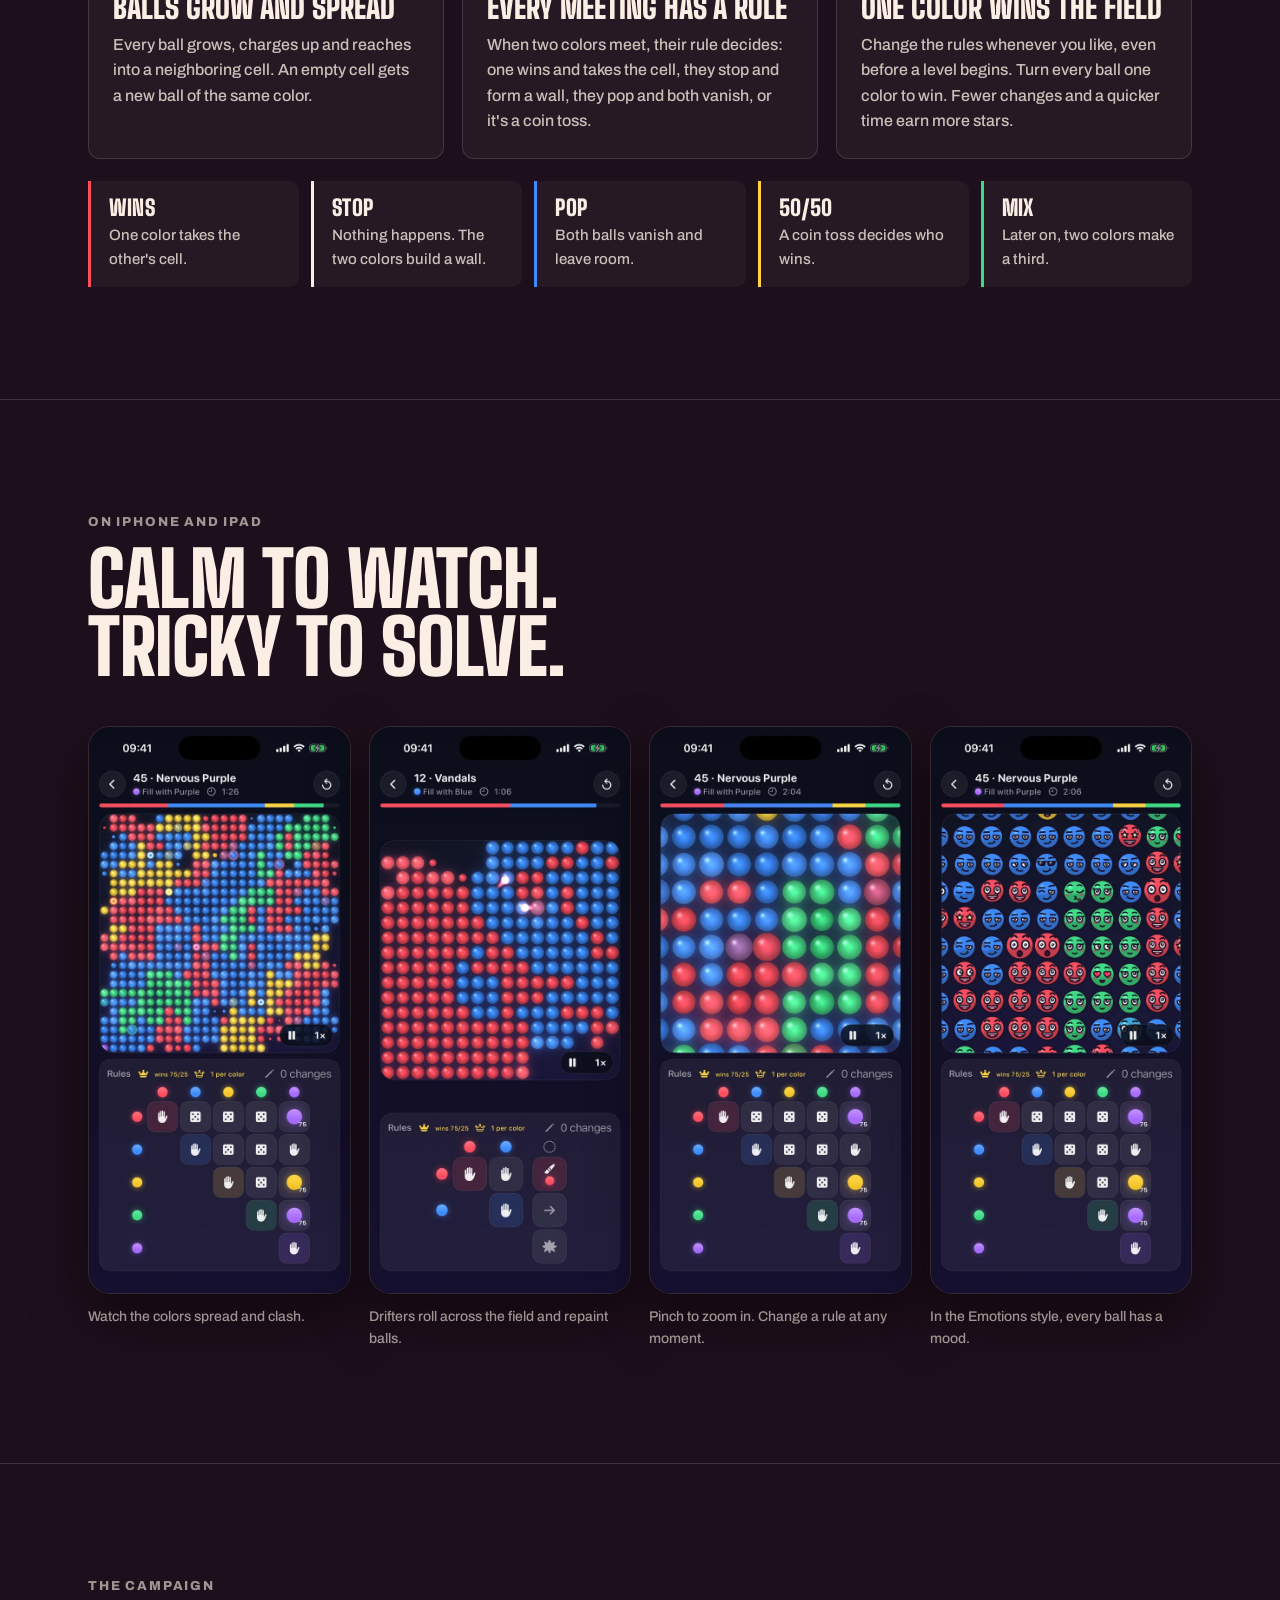
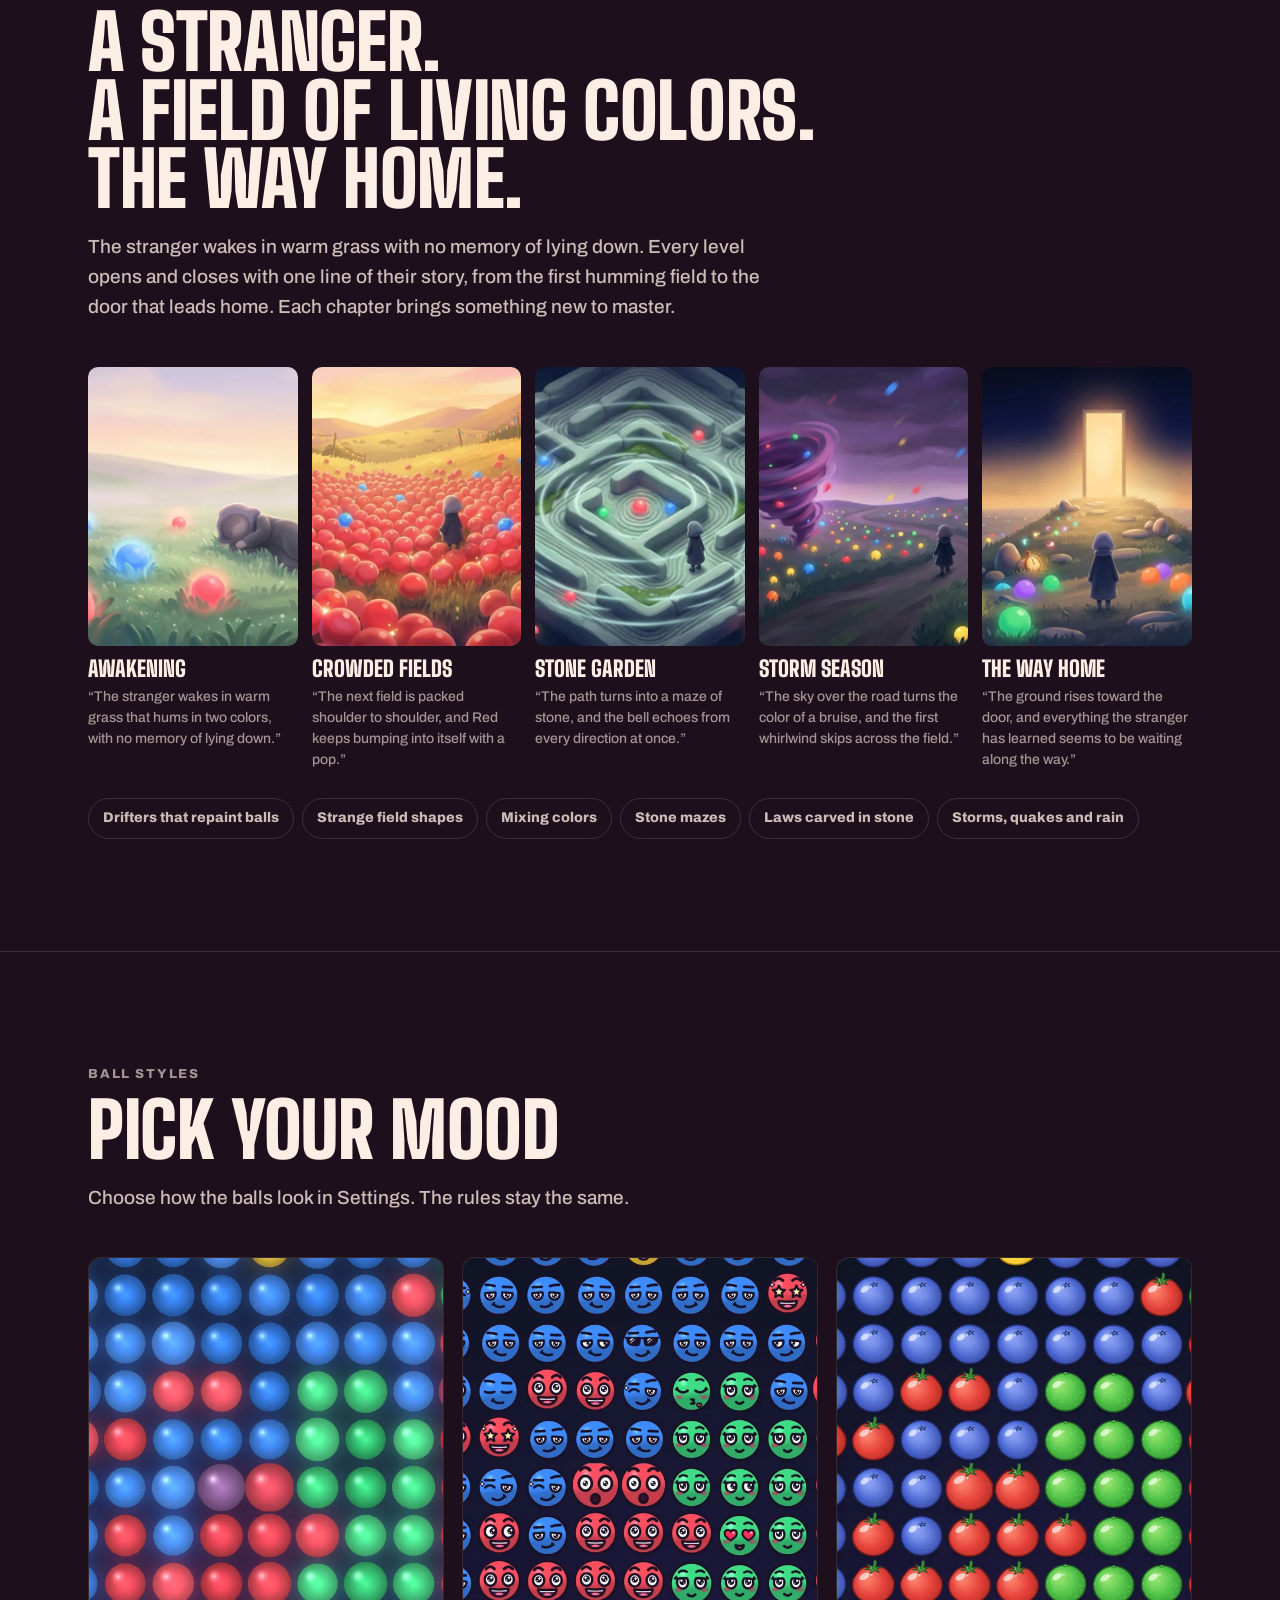
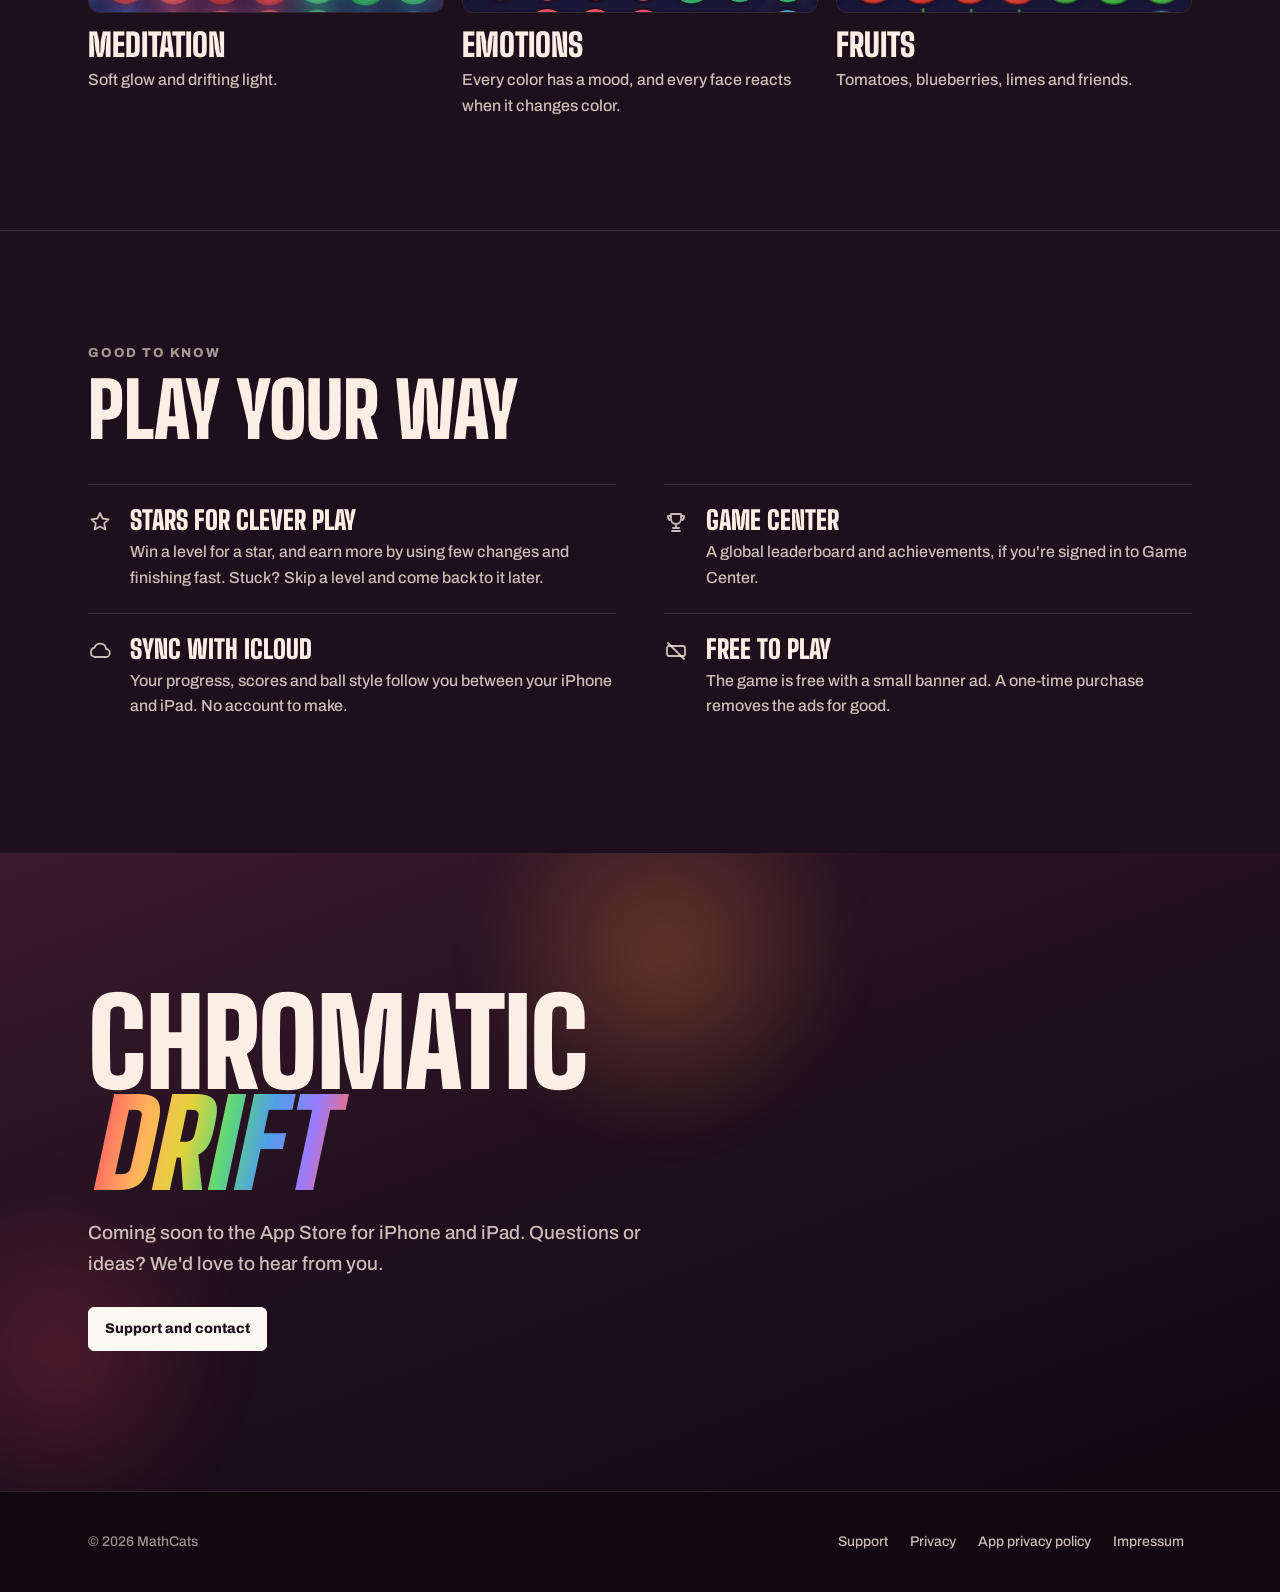
==== commit ac93a6e9: "Phone header: square app icon, room for the badge, Safari strip blends in - .brand img never shrinks" ====
--- a/index.html
+++ b/index.html
@@ -47,7 +47,7 @@
 <link rel="apple-touch-icon" href="apple-touch-icon.png">
 <link rel="preload" as="font" type="font/woff2" href="assets/fonts/BigShouldersDisplay-Black.woff2" crossorigin>
 <link rel="preload" as="font" type="font/woff2" href="assets/fonts/Archivo-Medium.woff2" crossorigin>
-<link rel="stylesheet" href="assets/site.css">
+<link rel="stylesheet" href="assets/site.css?v=2">
 <script type="application/ld+json">
 {
   "@context": "https://schema.org",
--- a/assets/site.css
+++ b/assets/site.css
@@ -60,7 +60,7 @@
 .site-header { position: absolute; top: 0; left: 0; right: 0; z-index: 5; }
 .site-header .wrap { display: flex; align-items: center; justify-content: space-between; gap: 16px; padding-top: 18px; padding-bottom: 18px; }
 .brand { display: inline-flex; align-items: center; gap: 12px; text-decoration: none; min-height: 44px; }
-.brand img { width: 40px; height: 40px; border-radius: 10px; }
+.brand img { flex: none; width: 40px; height: 40px; border-radius: 10px; }
 .brand span { font: 900 24px/1 var(--display); text-transform: uppercase; letter-spacing: .01em; }
 .nav { display: flex; gap: 4px; flex-wrap: wrap; justify-content: flex-end; }
 .nav a { display: inline-flex; align-items: center; min-height: 44px; padding: 0 12px; text-decoration: none; font-weight: 800; font-size: 15px; color: var(--ink-2); border-radius: 6px; }
@@ -291,3 +291,7 @@
 .nav a.studio:hover { background: #FAF8F3; transform: scale(1.08) rotate(-5deg); }
 .nav a.studio img { width: 34px; height: 34px; display: block; }
 @media (prefers-reduced-motion: reduce) { .nav a.studio { transition: none; } .nav a.studio:hover { transform: none; } }
+@media (max-width: 440px) {
+  .nav a.studio { width: 38px; height: 38px; min-height: 38px; margin-left: 4px; }
+  .nav a.studio img { width: 30px; height: 30px; }
+}
